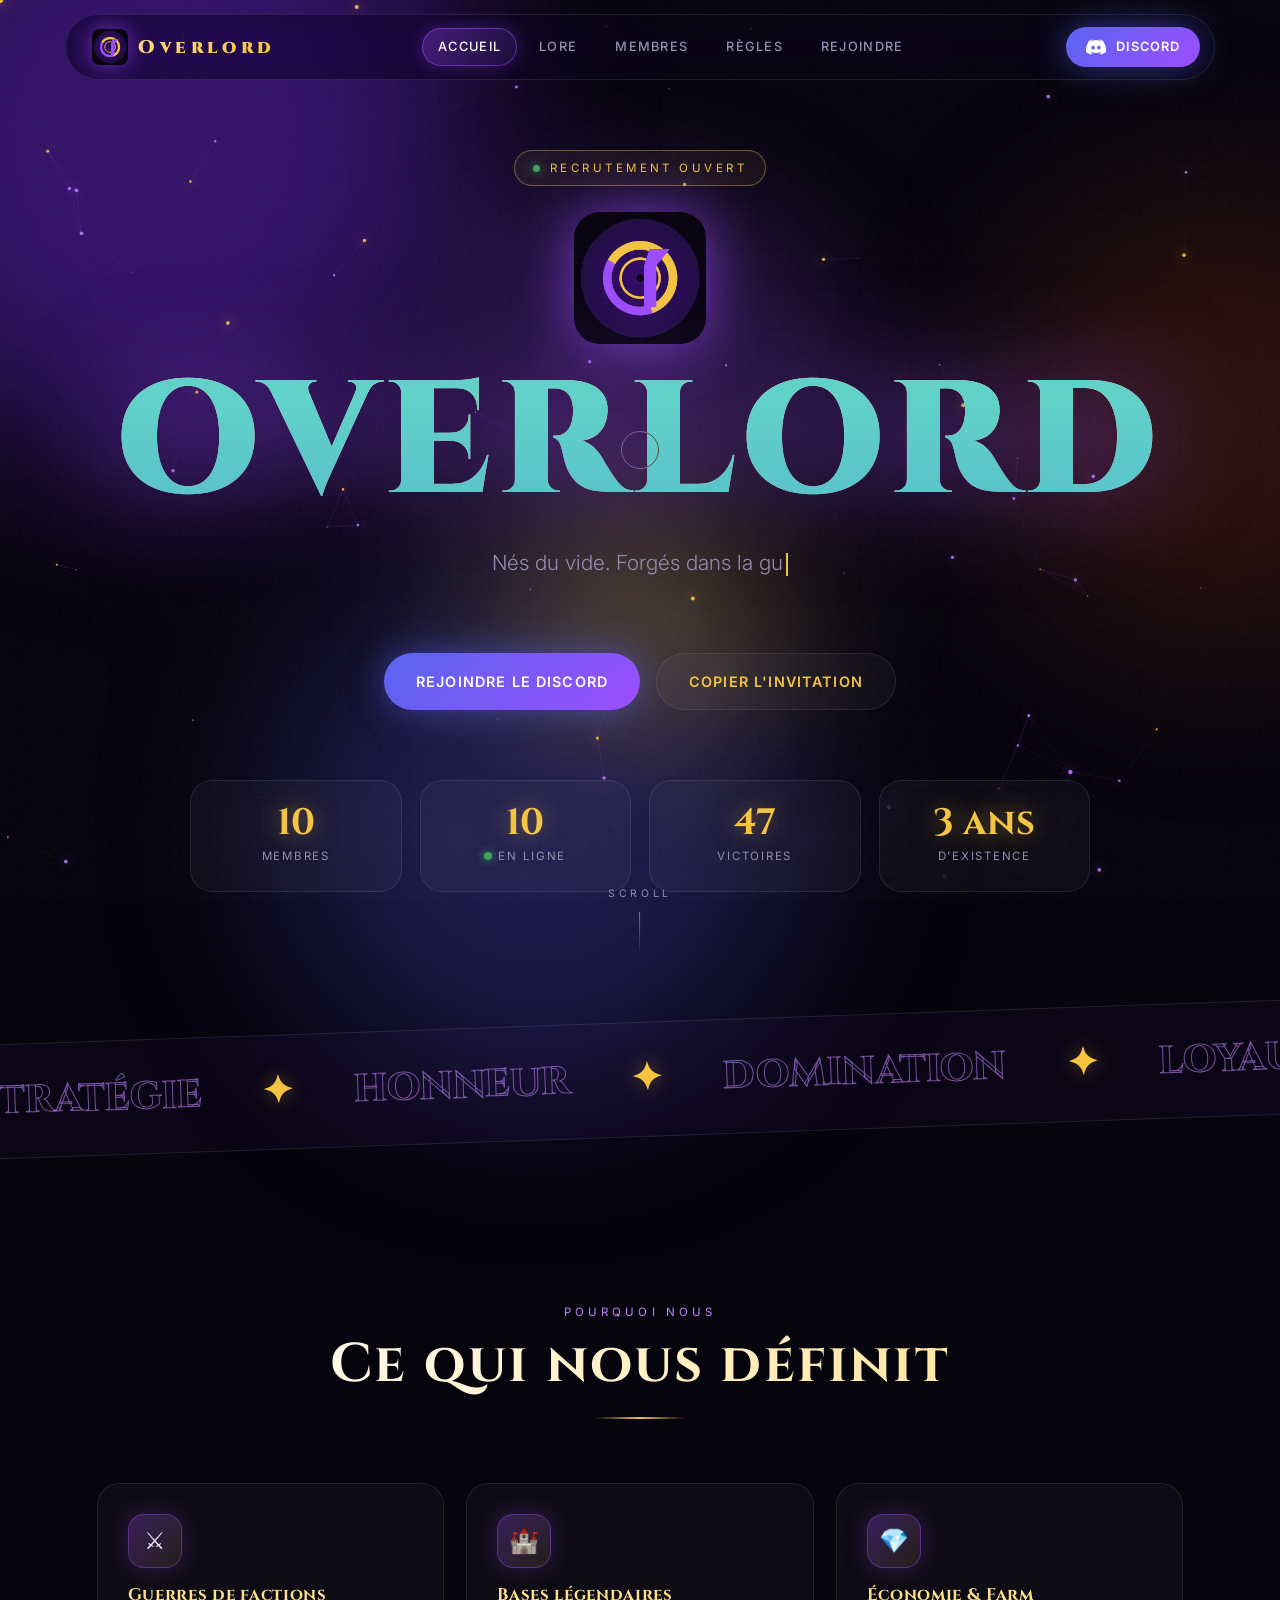
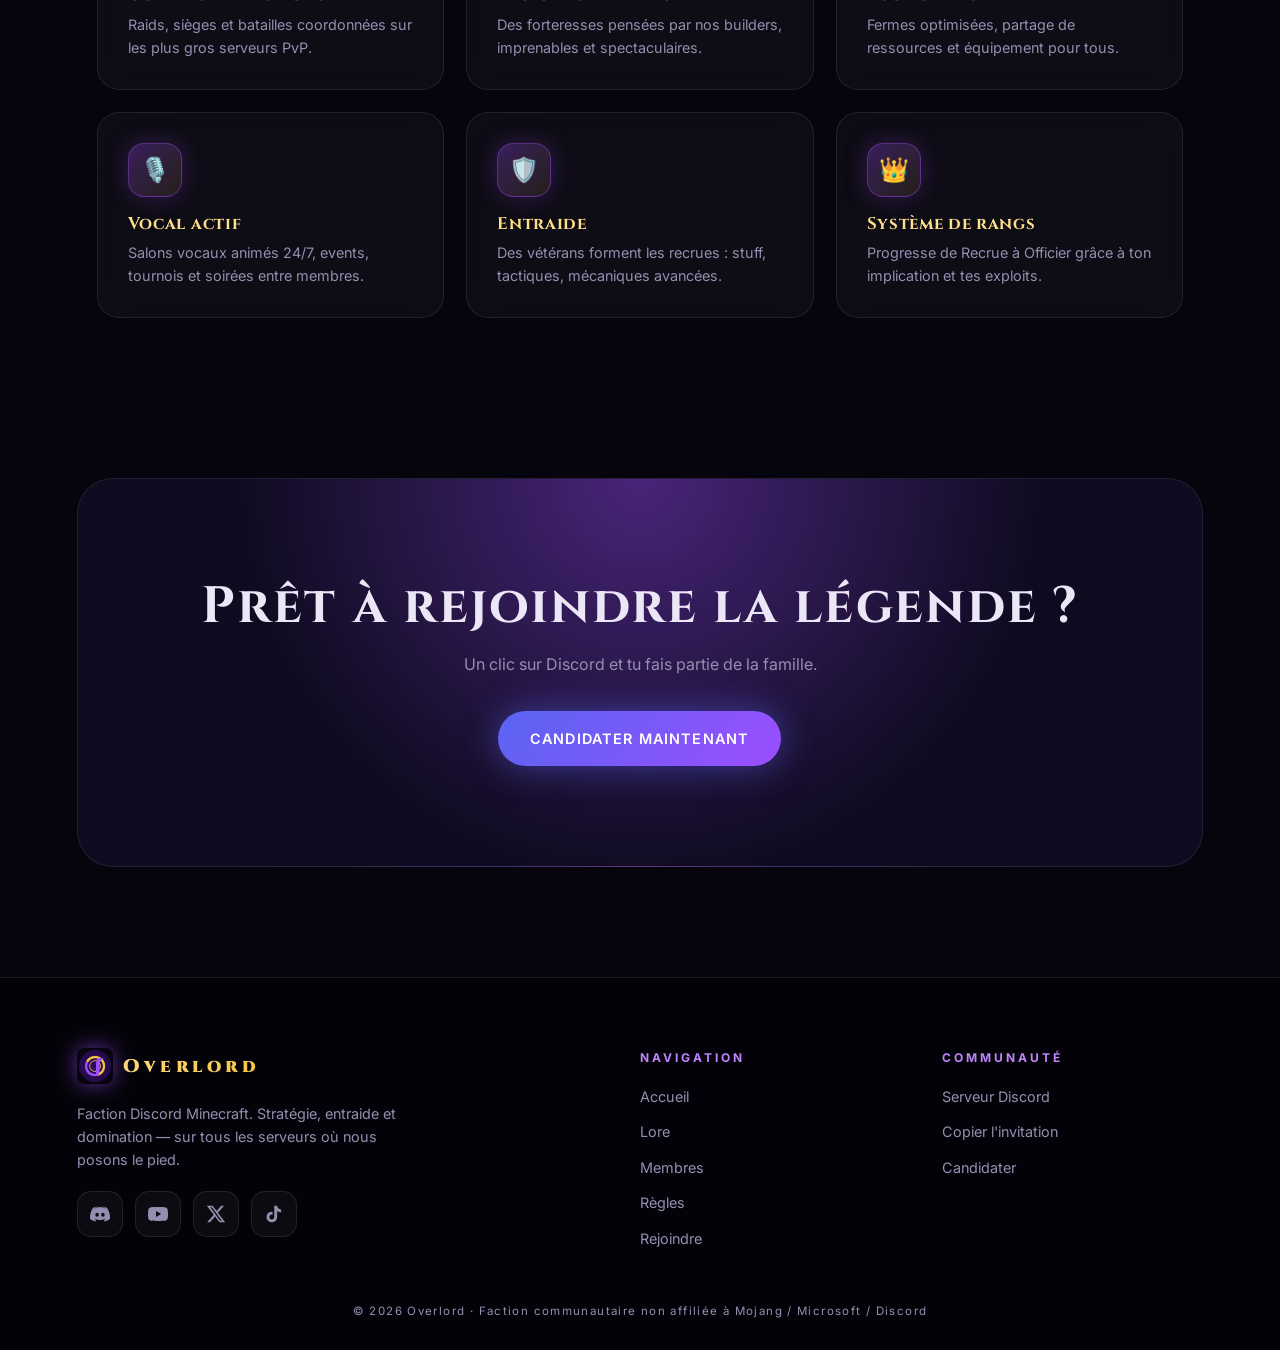
==== index.html @ f7978021 "Update index.html" ====
<!DOCTYPE html>
<html lang="fr">
<head>
<meta charset="UTF-8">
<meta name="viewport" content="width=device-width, initial-scale=1.0">
<title>Overlord — Faction Discord Minecraft</title>
<!-- Réseaux sociaux : remplacer VOTRE-DOMAINE.fr par l’URL réelle du site. -->
<meta name="description" content="Overlord, faction Minecraft d’élite sur Discord. Rejoins les ombres.">
<meta property="og:type" content="website">
<meta property="og:site_name" content="Overlord">
<meta property="og:title" content="Overlord — Faction Discord Minecraft">
<meta property="og:description" content="Overlord, faction Minecraft d’élite sur Discord. Rejoins les ombres.">
<meta property="og:image" content="https://anarchique.github.io/overlord/assets/og-image.png">
<meta property="og:image:width" content="1200">
<meta property="og:image:height" content="630">
<meta property="og:url" content="https://anarchique.github.io/overlord/index.html">
<meta name="twitter:card" content="summary_large_image">
<meta name="twitter:title" content="Overlord — Faction Discord Minecraft">
<meta name="twitter:description" content="Overlord, faction Minecraft d’élite sur Discord. Rejoins les ombres.">
<meta name="twitter:image" content="https://anarchique.github.io/overlord/assets/og-image.png">
<meta name="theme-color" content="#9d4dff">
<link rel="preconnect" href="https://fonts.googleapis.com">
<link href="https://fonts.googleapis.com/css2?family=Cinzel:wght@600;800;900&family=Inter:wght@300;400;500;600;700&display=swap" rel="stylesheet">
<link rel="icon" href="assets/logo.png" type="image/png">
<link rel="stylesheet" href="style.css">
</head>
<body>
<main>
  <header class="hero">
    <div class="orb"></div>
    <span class="eyebrow">Recrutement ouvert</span>
    <!-- Logo placeholder : remplacer assets/logo.png par le logo final. -->
    <img class="hero-logo" src="assets/logo.png" alt="Logo Overlord">
    <h1 class="glitch" data-text="OVERLORD">OVERLORD</h1>
    <p class="slogan"><span id="typing" data-lines='["Nés du vide. Forgés dans la guerre.","Une faction. Une famille. Une légende.","Rejoins les ombres, domine les serveurs."]'></span><span class="caret"></span></p>
    <div class="actions">
      <a href="https://discord.gg/voidborn" target="_blank" rel="noopener" class="btn btn-discord magnetic">Rejoindre le Discord</a>
      <a href="#" data-copy-invite class="btn btn-ghost magnetic">Copier l'invitation</a>
    </div>
    <div class="stats">
      <div class="card stat"><b data-discord="members" data-count="10">0</b><span>Membres</span></div>
      <div class="card stat"><b data-discord="online" data-count="10">0</b><span><i class="live"></i>En ligne</span></div>
      <div class="card stat"><b data-count="47">0</b><span>Victoires</span></div>
      <div class="card stat"><b data-count="3" data-suffix=" ans">0</b><span>D'existence</span></div>
    </div>
    <div class="scroll-hint">Scroll</div>
  </header>

  <div class="marquee"><div class="marquee-track">
    <span>STRATÉGIE</span><span>✦</span><span>HONNEUR</span><span>✦</span><span>DOMINATION</span><span>✦</span><span>LOYAUTÉ</span><span>✦</span>
    <span>STRATÉGIE</span><span>✦</span><span>HONNEUR</span><span>✦</span><span>DOMINATION</span><span>✦</span><span>LOYAUTÉ</span><span>✦</span>
  </div></div>

  <section>
    <div class="head reveal"><small>Pourquoi nous</small><h2 class="split">Ce qui nous définit</h2><div class="divider"></div></div>
    <div class="grid g3">
      <div class="card reveal" data-tilt><div class="icon">⚔️</div><h3>Guerres de factions</h3><p>Raids, sièges et batailles coordonnées sur les plus gros serveurs PvP.</p></div>
      <div class="card reveal" data-tilt><div class="icon">🏰</div><h3>Bases légendaires</h3><p>Des forteresses pensées par nos builders, imprenables et spectaculaires.</p></div>
      <div class="card reveal" data-tilt><div class="icon">💎</div><h3>Économie & Farm</h3><p>Fermes optimisées, partage de ressources et équipement pour tous.</p></div>
      <div class="card reveal" data-tilt><div class="icon">🎙️</div><h3>Vocal actif</h3><p>Salons vocaux animés 24/7, events, tournois et soirées entre membres.</p></div>
      <div class="card reveal" data-tilt><div class="icon">🛡️</div><h3>Entraide</h3><p>Des vétérans forment les recrues : stuff, tactiques, mécaniques avancées.</p></div>
      <div class="card reveal" data-tilt><div class="icon">👑</div><h3>Système de rangs</h3><p>Progresse de Recrue à Officier grâce à ton implication et tes exploits.</p></div>
    </div>
  </section>

  <div class="cta reveal">
    <h2>Prêt à rejoindre la légende ?</h2>
    <p>Un clic sur Discord et tu fais partie de la famille.</p>
    <a href="rejoindre.html" class="btn btn-discord magnetic">Candidater maintenant</a>
  </div>
</main>
<script src="main.js" defer></script>
<script type="module" src="https://static.cloudflareinsights.com/beacon.min.js/v4bc70e2c01a94c73b74392e4234840661791215815920" integrity="sha512-L0ha0OXavK/8okipN9F8BtP84dg9DUhPERbBXzwI6dgTA55d2+yweo3pn5CSFYs45/r8md2+xvUPtTdvTNRfjA==" data-cf-beacon='{"version":"2024.11.0","token":"8607d2a720d14b038279025b2b5a82e5","spa":2}' crossorigin="anonymous"></script>
</body>
</html>
---- style.css ----
/* ===== style.css — Styles partagés ===== */
:root{
  --bg:#06040d;--bg2:#0e0a1f;
  --violet:#9d4dff;--violet-2:#c084fc;--violet-3:#5b21b6;
  --gold:#f5c542;--gold-2:#ffe08a;
  --blurple:#5865f2;
  --text:#ece7f7;--muted:#958eb0;
  --glass:rgba(255,255,255,.035);--glass-b:rgba(255,255,255,.09);
  --r:22px;--ease:cubic-bezier(.2,.8,.2,1);
}
*{margin:0;padding:0;box-sizing:border-box}
html{scroll-behavior:smooth}
body{font-family:'Inter',system-ui,sans-serif;background:var(--bg);color:var(--text);overflow-x:hidden;line-height:1.6;cursor:none}
@media (hover:none){body{cursor:auto}.cursor,.cursor-dot{display:none}}
a{color:inherit;text-decoration:none}
button{font-family:inherit;cursor:none}
::selection{background:var(--violet);color:#fff}
h1,h2,h3{font-family:'Cinzel',serif;letter-spacing:.04em;line-height:1.1}
::-webkit-scrollbar{width:8px}::-webkit-scrollbar-track{background:var(--bg)}
::-webkit-scrollbar-thumb{background:linear-gradient(var(--violet),var(--gold));border-radius:8px}

/* ===== Fond : canvas + aurores + grain ===== */
#fx{position:fixed;inset:0;z-index:-3}
.aurora{position:fixed;inset:-20%;z-index:-4;filter:blur(90px);opacity:.55;pointer-events:none}
.aurora i{position:absolute;border-radius:50%;animation:float 18s ease-in-out infinite alternate}
.aurora i:nth-child(1){width:50vw;height:50vw;left:5%;top:0;background:var(--violet-3)}
.aurora i:nth-child(2){width:35vw;height:35vw;right:5%;top:30%;background:#7c2d12;animation-delay:-6s;opacity:.6}
.aurora i:nth-child(3){width:40vw;height:40vw;left:30%;bottom:0;background:#312e81;animation-delay:-12s}
@keyframes float{to{transform:translate(8vw,-6vh) scale(1.2)}}
.grain{position:fixed;inset:0;z-index:90;pointer-events:none;opacity:.06;
  background-image:url("data:image/svg+xml,%3Csvg xmlns='http://www.w3.org/2000/svg' width='160' height='160'%3E%3Cfilter id='n'%3E%3CfeTurbulence baseFrequency='.9' numOctaves='3'/%3E%3C/filter%3E%3Crect width='100%25' height='100%25' filter='url(%23n)'/%3E%3C/svg%3E");
  animation:grain .6s steps(3) infinite}
@keyframes grain{50%{transform:translate(-3%,2%)}}

/* ===== Curseur custom ===== */
.cursor,.cursor-dot{position:fixed;top:0;left:0;pointer-events:none;z-index:999;border-radius:50%;transform:translate(-50%,-50%)}
.cursor{width:38px;height:38px;border:1.5px solid var(--violet-2);transition:width .3s,height .3s,background .3s,border-color .3s;mix-blend-mode:difference}
.cursor.hover{width:70px;height:70px;background:rgba(192,132,252,.15);border-color:var(--gold)}
.cursor-dot{width:6px;height:6px;background:var(--gold);box-shadow:0 0 12px var(--gold)}

/* ===== Preloader & transitions ===== */
.loader{position:fixed;inset:0;z-index:200;background:var(--bg);display:grid;place-items:center;transition:opacity .6s,visibility .6s}
.loader.done{opacity:0;visibility:hidden}
.loader-logo{font-family:'Cinzel',serif;font-weight:900;font-size:2rem;letter-spacing:.4em;
  background:linear-gradient(90deg,var(--violet-2),var(--gold),var(--violet-2));background-size:200%;
  -webkit-background-clip:text;color:transparent;animation:shine 1.5s linear infinite}
.loader-bar{width:200px;height:2px;background:var(--glass-b);margin:20px auto 0;overflow:hidden;border-radius:2px}
.loader-bar i{display:block;height:100%;width:40%;background:linear-gradient(90deg,var(--violet),var(--gold));animation:load 1s ease-in-out infinite}
@keyframes load{from{transform:translateX(-100%)}to{transform:translateX(250%)}}
@keyframes shine{to{background-position:200%}}
.curtain{position:fixed;inset:0;z-index:150;pointer-events:none;display:flex}
.curtain i{flex:1;background:linear-gradient(180deg,var(--violet-3),var(--bg));transform:scaleY(0);transform-origin:bottom;transition:transform .5s var(--ease)}
.curtain.in i{transform:scaleY(1);transform-origin:top}
.curtain i:nth-child(2){transition-delay:.05s}.curtain i:nth-child(3){transition-delay:.1s}
.curtain i:nth-child(4){transition-delay:.15s}.curtain i:nth-child(5){transition-delay:.2s}

/* ===== Barre de progression ===== */
.progress{position:fixed;top:0;left:0;height:3px;z-index:120;width:0;background:linear-gradient(90deg,var(--violet),var(--gold));box-shadow:0 0 15px var(--violet)}

/* ===== Nav ===== */
nav{position:fixed;top:14px;left:50%;transform:translateX(-50%);z-index:100;width:min(1150px,92vw);
  padding:12px 14px 12px 26px;display:flex;justify-content:space-between;align-items:center;
  border-radius:999px;background:rgba(10,7,22,.55);backdrop-filter:blur(18px) saturate(160%);
  border:1px solid var(--glass-b);transition:.4s var(--ease)}
nav.hidden{transform:translate(-50%,-140%)}
.logo{font-family:'Cinzel',serif;font-weight:900;font-size:1.15rem;letter-spacing:.25em;
  background:linear-gradient(90deg,var(--gold-2),var(--gold));-webkit-background-clip:text;color:transparent}
nav ul{display:flex;gap:6px;list-style:none}
nav ul a{display:block;padding:9px 16px;border-radius:999px;font-size:.8rem;font-weight:500;letter-spacing:.1em;
  text-transform:uppercase;color:var(--muted);transition:.3s}
nav ul a:hover{color:#fff;background:var(--glass)}
nav ul a.active{color:#fff;background:linear-gradient(135deg,rgba(157,77,255,.35),rgba(157,77,255,.1));box-shadow:inset 0 0 0 1px rgba(157,77,255,.5),0 0 20px rgba(157,77,255,.3)}
.nav-cta{padding:10px 20px!important;font-size:.8rem!important}
.burger{display:none;width:42px;height:42px;border-radius:50%;border:1px solid var(--glass-b);background:var(--glass);color:#fff}
@media(max-width:900px){
  nav ul{position:fixed;top:76px;left:0;right:0;flex-direction:column;padding:20px;border-radius:24px;
    background:rgba(10,7,22,.95);border:1px solid var(--glass-b);opacity:0;pointer-events:none;transform:translateY(-10px);transition:.3s}
  nav ul.open{opacity:1;pointer-events:auto;transform:none}
  .burger{display:grid;place-items:center}.nav-cta{display:none!important}
}

/* ===== Boutons ===== */
.btn{display:inline-flex;align-items:center;gap:10px;padding:16px 32px;border-radius:999px;font-weight:600;font-size:.9rem;
  letter-spacing:.08em;text-transform:uppercase;border:none;position:relative;overflow:hidden;transition:box-shadow .3s,background .3s;will-change:transform}
.btn svg{width:20px;height:20px;flex-shrink:0}
.btn-discord{background:linear-gradient(135deg,var(--blurple),var(--violet));color:#fff;box-shadow:0 0 35px rgba(88,101,242,.5)}
.btn-discord:hover{box-shadow:0 0 60px rgba(157,77,255,.9)}
.btn::before{content:"";position:absolute;inset:0;background:linear-gradient(120deg,transparent 30%,rgba(255,255,255,.4),transparent 70%);transform:translateX(-120%);transition:.7s}
.btn:hover::before{transform:translateX(120%)}
.btn-ghost{background:var(--glass);border:1px solid var(--glass-b);color:var(--gold);backdrop-filter:blur(10px)}
.btn-ghost:hover{border-color:var(--gold);box-shadow:0 0 30px rgba(245,197,66,.35)}

/* ===== Layout ===== */
main{position:relative}
section{padding:120px 6vw;max-width:1240px;margin:0 auto;position:relative}
.page-hero{min-height:70vh;display:flex;flex-direction:column;justify-content:center;align-items:center;text-align:center;padding:160px 6vw 60px}
.page-hero h1{font-size:clamp(2.8rem,8vw,6.5rem);font-weight:900;
  background:linear-gradient(180deg,#fff 25%,var(--violet-2) 75%,var(--violet));-webkit-background-clip:text;color:transparent;
  filter:drop-shadow(0 0 40px rgba(157,77,255,.45))}
.page-hero p{max-width:640px;margin-top:22px;color:var(--muted);font-size:1.1rem;font-weight:300}
.eyebrow{display:inline-flex;align-items:center;gap:10px;padding:8px 18px;border-radius:999px;font-size:.72rem;letter-spacing:.3em;text-transform:uppercase;
  border:1px solid rgba(245,197,66,.4);color:var(--gold);background:rgba(245,197,66,.06);margin-bottom:26px}
.eyebrow::before{content:"";width:7px;height:7px;border-radius:50%;background:#3ba55d;box-shadow:0 0 10px #3ba55d;animation:blink 1.6s infinite}
@keyframes blink{50%{opacity:.3}}
.head{text-align:center;margin-bottom:64px}
.head small{font-size:.72rem;letter-spacing:.35em;text-transform:uppercase;color:var(--violet-2)}
.head h2{font-size:clamp(2rem,5vw,3.4rem);margin-top:12px;background:linear-gradient(90deg,#fff,var(--gold-2));-webkit-background-clip:text;color:transparent}
.divider{width:90px;height:2px;margin:22px auto 0;background:linear-gradient(90deg,transparent,var(--gold),transparent)}

/* ===== Glass card + tilt + spotlight ===== */
.card{position:relative;padding:30px;border-radius:var(--r);background:var(--glass);border:1px solid var(--glass-b);
  backdrop-filter:blur(14px);overflow:hidden;transition:transform .4s var(--ease),border-color .4s,box-shadow .4s;transform-style:preserve-3d}
.card::before{content:"";position:absolute;inset:0;pointer-events:none;opacity:0;transition:.4s;
  background:radial-gradient(400px circle at var(--x,50%) var(--y,50%),rgba(157,77,255,.22),transparent 45%)}
.card::after{content:"";position:absolute;inset:0;border-radius:inherit;padding:1px;pointer-events:none;opacity:0;transition:.4s;
  background:radial-gradient(300px circle at var(--x,50%) var(--y,50%),var(--gold),transparent 50%);
  -webkit-mask:linear-gradient(#000 0 0) content-box,linear-gradient(#000 0 0);-webkit-mask-composite:xor;mask-composite:exclude}
.card:hover::before,.card:hover::after{opacity:1}
.card:hover{box-shadow:0 30px 70px rgba(0,0,0,.5),0 0 40px rgba(157,77,255,.18)}
.card h3{font-size:1.05rem;color:var(--gold-2);margin-bottom:8px}
.card p{font-size:.9rem;color:var(--muted)}
.icon{width:54px;height:54px;border-radius:16px;display:grid;place-items:center;font-size:1.5rem;margin-bottom:18px;
  background:linear-gradient(135deg,rgba(157,77,255,.3),rgba(245,197,66,.1));border:1px solid rgba(157,77,255,.4);box-shadow:0 0 25px rgba(157,77,255,.25)}
.grid{display:grid;gap:22px}
.g3{grid-template-columns:repeat(auto-fit,minmax(260px,1fr))}
.g4{grid-template-columns:repeat(auto-fill,minmax(210px,1fr))}

/* ===== Reveal ===== */
.reveal{opacity:0;transform:translateY(50px);filter:blur(8px);transition:opacity 1s var(--ease),transform 1s var(--ease),filter 1s var(--ease)}
.reveal.visible{opacity:1;transform:none;filter:none}
.split .char{display:inline-block;opacity:0;transform:translateY(100%) rotate(8deg);transition:.8s var(--ease)}
.split.visible .char{opacity:1;transform:none}

/* ===== Hero accueil ===== */
.hero{min-height:100vh;display:flex;flex-direction:column;justify-content:center;align-items:center;text-align:center;padding:150px 6vw 90px;position:relative}
.hero h1{font-size:clamp(3.4rem,13vw,10rem);font-weight:900;line-height:.95;position:relative;
  background:linear-gradient(180deg,#fff 20%,var(--violet-2) 65%,var(--violet));-webkit-background-clip:text;color:transparent;
  filter:drop-shadow(0 0 50px rgba(157,77,255,.55))}
.glitch{position:relative}
.glitch::before,.glitch::after{content:attr(data-text);position:absolute;inset:0;-webkit-background-clip:text;color:transparent;opacity:.7}
.glitch::before{background:linear-gradient(var(--gold),var(--gold));-webkit-background-clip:text;animation:g1 4s infinite steps(1)}
.glitch::after{background:linear-gradient(#22d3ee,#22d3ee);-webkit-background-clip:text;animation:g2 4s infinite steps(1)}
@keyframes g1{0%,92%,100%{clip-path:inset(0 0 100% 0);transform:none}93%{clip-path:inset(20% 0 50% 0);transform:translate(-6px)}96%{clip-path:inset(60% 0 10% 0);transform:translate(5px)}}
@keyframes g2{0%,92%,100%{clip-path:inset(0 0 100% 0);transform:none}94%{clip-path:inset(40% 0 30% 0);transform:translate(6px)}97%{clip-path:inset(10% 0 70% 0);transform:translate(-4px)}}
.slogan{margin:26px 0 40px;font-size:clamp(1rem,2vw,1.3rem);color:var(--muted);max-width:640px;font-weight:300;min-height:3.2em}
.slogan .caret{display:inline-block;width:2px;height:1.1em;background:var(--gold);vertical-align:middle;margin-left:3px;animation:blink 1s infinite}
.actions{display:flex;gap:16px;flex-wrap:wrap;justify-content:center}
.stats{display:grid;grid-template-columns:repeat(4,1fr);gap:18px;margin-top:70px;width:min(900px,100%)}
@media(max-width:700px){.stats{grid-template-columns:repeat(2,1fr)}}
.stat{text-align:center;padding:24px 16px}
.stat b{display:block;font-family:'Cinzel',serif;font-size:2.3rem;color:var(--gold);line-height:1;text-shadow:0 0 25px rgba(245,197,66,.5)}
.stat span{font-size:.72rem;text-transform:uppercase;letter-spacing:.15em;color:var(--muted)}
.live{display:inline-block;width:8px;height:8px;border-radius:50%;background:#3ba55d;box-shadow:0 0 8px #3ba55d;margin-right:6px;animation:blink 1.5s infinite}
.scroll-hint{position:absolute;bottom:26px;left:50%;transform:translateX(-50%);font-size:.65rem;letter-spacing:.35em;color:var(--muted);text-transform:uppercase}
.scroll-hint::after{content:"";display:block;width:1px;height:44px;margin:10px auto 0;background:linear-gradient(var(--violet),transparent);animation:blink 2s infinite}
.orb{position:absolute;width:min(520px,80vw);aspect-ratio:1;border-radius:50%;z-index:-1;top:50%;left:50%;transform:translate(-50%,-55%);
  background:conic-gradient(from 0deg,var(--violet),transparent 30%,var(--gold) 50%,transparent 70%,var(--violet));
  filter:blur(70px);opacity:.35;animation:spin 14s linear infinite}
@keyframes spin{to{transform:translate(-50%,-55%) rotate(360deg)}}

/* ===== Marquee ===== */
.marquee{overflow:hidden;padding:26px 0;border-block:1px solid var(--glass-b);background:rgba(157,77,255,.04);transform:rotate(-2deg);margin:40px -2vw}
.marquee-track{display:flex;gap:60px;width:max-content;animation:marquee 30s linear infinite}
.marquee span{font-family:'Cinzel',serif;font-size:clamp(1.4rem,3vw,2.4rem);font-weight:800;white-space:nowrap;color:transparent;-webkit-text-stroke:1px rgba(192,132,252,.6)}
.marquee span:nth-child(even){color:var(--gold);-webkit-text-stroke:0;text-shadow:0 0 20px rgba(245,197,66,.4)}
@keyframes marquee{to{transform:translateX(-50%)}}

/* ===== Timeline (Lore) ===== */
.timeline{position:relative;max-width:900px;margin:0 auto}
.timeline::before{content:"";position:absolute;left:50%;top:0;bottom:0;width:2px;background:var(--glass-b);transform:translateX(-50%)}
.timeline-fill{position:absolute;left:50%;top:0;width:2px;height:0;transform:translateX(-50%);background:linear-gradient(var(--violet),var(--gold));box-shadow:0 0 15px var(--violet)}
.tl-item{position:relative;width:50%;padding:0 50px 60px}
.tl-item:nth-child(odd){left:0;text-align:right}
.tl-item:nth-child(even){left:50%}
.tl-item::before{content:"";position:absolute;top:8px;width:16px;height:16px;border-radius:50%;background:var(--bg);border:2px solid var(--gold);box-shadow:0 0 15px var(--gold)}
.tl-item:nth-child(odd)::before{right:-8px}.tl-item:nth-child(even)::before{left:-8px}
.tl-date{font-family:'Cinzel',serif;color:var(--violet-2);font-size:.85rem;letter-spacing:.2em}
@media(max-width:760px){.timeline::before,.timeline-fill{left:10px}.tl-item,.tl-item:nth-child(even){width:100%;left:0;text-align:left;padding:0 0 50px 40px}
  .tl-item::before,.tl-item:nth-child(odd)::before{left:3px;right:auto}}

/* ===== Membres ===== */
.filters{display:flex;gap:10px;justify-content:center;flex-wrap:wrap;margin-bottom:46px}
.filter{padding:10px 22px;border-radius:999px;border:1px solid var(--glass-b);background:var(--glass);color:var(--muted);font-size:.8rem;letter-spacing:.1em;text-transform:uppercase;transition:.3s}
.filter:hover{color:#fff;border-color:var(--violet)}
.filter.active{background:var(--violet);color:#fff;border-color:var(--violet);box-shadow:0 0 25px rgba(157,77,255,.6)}
.member{text-align:center;padding:34px 20px}
.member.hide{display:none}
.avatar{position:relative;width:104px;height:104px;margin:0 auto}
.avatar img{width:100%;height:100%;border-radius:18px;image-rendering:pixelated;background:#1a1530;position:relative;z-index:1;transition:.5s var(--ease)}
.avatar::before{content:"";position:absolute;inset:-4px;border-radius:22px;background:conic-gradient(var(--violet),var(--gold),var(--violet));animation:spin2 4s linear infinite;opacity:.6;filter:blur(2px)}
@keyframes spin2{to{transform:rotate(360deg)}}
.member:hover .avatar img{transform:translateY(-6px) rotate(-4deg) scale(1.05)}
.status{position:absolute;bottom:-4px;right:-4px;width:20px;height:20px;border-radius:50%;border:3px solid var(--bg2);z-index:2}
.status.on{background:#3ba55d}.status.idle{background:#faa61a}.status.off{background:#747f8d}
.member h3{color:#fff;margin:20px 0 4px;font-size:1.05rem}
.member .tagd{font-size:.78rem;color:var(--muted);font-family:monospace}
.role{display:inline-block;margin-top:12px;padding:5px 14px;border-radius:999px;font-size:.68rem;letter-spacing:.15em;text-transform:uppercase;font-weight:600}
.role.chef{background:rgba(245,197,66,.15);color:var(--gold);border:1px solid rgba(245,197,66,.45);box-shadow:0 0 15px rgba(245,197,66,.25)}
.role.officier{background:rgba(157,77,255,.18);color:var(--violet-2);border:1px solid rgba(157,77,255,.5)}
.role.membre{background:rgba(88,101,242,.15);color:#a5b0ff;border:1px solid rgba(88,101,242,.4)}
.role.recrue{background:rgba(255,255,255,.06);color:var(--muted);border:1px solid var(--glass-b)}

/* ===== Règles accordéon ===== */
.rules{max-width:880px;margin:0 auto;display:flex;flex-direction:column;gap:14px;counter-reset:r}
.rule{padding:0;counter-increment:r}
.rule button{width:100%;display:flex;align-items:center;gap:22px;padding:24px 28px;background:none;border:none;color:#fff;text-align:left;font-size:1.05rem;font-weight:600}
.rule button::before{content:counter(r,decimal-leading-zero);font-family:'Cinzel',serif;font-size:1.5rem;font-weight:800;
  background:linear-gradient(var(--gold-2),var(--gold));-webkit-background-clip:text;color:transparent;min-width:42px}
.rule button::after{content:"+";margin-left:auto;font-size:1.6rem;color:var(--violet-2);transition:.4s var(--ease)}
.rule.open button::after{transform:rotate(135deg);color:var(--gold)}
.rule-body{display:grid;grid-template-rows:0fr;transition:grid-template-rows .5s var(--ease)}
.rule.open .rule-body{grid-template-rows:1fr}
.rule-body>div{overflow:hidden}
.rule-body p{padding:0 28px 26px 92px;color:var(--muted)}
.rule.open{border-color:rgba(245,197,66,.45)}
.sanction{display:inline-block;margin-top:10px;font-size:.75rem;color:#ff7a93;letter-spacing:.08em}

/* ===== Rejoindre ===== */
.steps{counter-reset:s}
.step{counter-increment:s}
.step .num{font-family:'Cinzel',serif;font-size:3.5rem;font-weight:900;line-height:1;color:transparent;-webkit-text-stroke:1px var(--violet-2);margin-bottom:14px;display:block}
.step .num::before{content:"0" counter(s)}
.invite{display:flex;align-items:center;gap:20px;flex-wrap:wrap;justify-content:space-between;max-width:760px;margin:60px auto 0;padding:26px 30px}
.invite-info{display:flex;align-items:center;gap:18px}
.invite-icon{width:64px;height:64px;border-radius:18px;display:grid;place-items:center;background:linear-gradient(135deg,var(--blurple),var(--violet));font-family:'Cinzel',serif;font-weight:900;font-size:1.4rem}
.invite-info h3{color:#fff;margin:0}
.invite-info small{color:var(--muted);font-size:.82rem}
.form{max-width:760px;margin:0 auto;display:grid;gap:18px}
.form .row{display:grid;grid-template-columns:1fr 1fr;gap:18px}
@media(max-width:640px){.form .row{grid-template-columns:1fr}}
.field{display:flex;flex-direction:column;gap:8px}
.field label{font-size:.75rem;text-transform:uppercase;letter-spacing:.15em;color:var(--violet-2)}
.field input,.field select,.field textarea{padding:15px 18px;border-radius:14px;border:1px solid var(--glass-b);background:rgba(0,0,0,.35);color:#fff;font:inherit;transition:.3s;resize:vertical}
.field input:focus,.field select:focus,.field textarea:focus{outline:none;border-color:var(--violet);box-shadow:0 0 0 4px rgba(157,77,255,.2)}
.field select option{background:var(--bg2)}

/* ===== CTA & Footer ===== */
.cta{text-align:center;padding:100px 6vw;margin:40px 6vw 0;border-radius:36px;position:relative;overflow:hidden;
  background:radial-gradient(circle at 50% 0%,rgba(157,77,255,.4),transparent 60%),var(--bg2);border:1px solid var(--glass-b)}
.cta h2{font-size:clamp(1.9rem,4.5vw,3.2rem);margin-bottom:16px}
.cta p{color:var(--muted);margin-bottom:34px}
footer{margin-top:110px;padding:70px 6vw 30px;border-top:1px solid var(--glass-b);background:rgba(0,0,0,.35)}
.f-grid{display:grid;grid-template-columns:2fr 1fr 1fr;gap:40px;max-width:1240px;margin:0 auto}
@media(max-width:760px){.f-grid{grid-template-columns:1fr}}
.f-grid h4{font-size:.75rem;letter-spacing:.25em;text-transform:uppercase;color:var(--violet-2);margin-bottom:16px}
.f-grid ul{list-style:none;display:grid;gap:10px}
.f-grid ul a{color:var(--muted);font-size:.9rem;transition:.3s}
.f-grid ul a:hover{color:var(--gold);padding-left:6px}
.socials{display:flex;gap:12px;margin-top:20px}
.socials a{width:46px;height:46px;border-radius:14px;display:grid;place-items:center;background:var(--glass);border:1px solid var(--glass-b);transition:.3s}
.socials svg{width:20px;height:20px;fill:var(--muted);transition:.3s}
.socials a:hover{border-color:var(--violet);box-shadow:0 0 25px rgba(157,77,255,.55);transform:translateY(-4px)}
.socials a:hover svg{fill:#fff}
.copy{text-align:center;margin-top:50px;font-size:.72rem;color:var(--muted);letter-spacing:.12em}

/* ===== Toast ===== */
.toast{position:fixed;bottom:30px;left:50%;z-index:300;transform:translateX(-50%) translateY(150%);opacity:0;
  padding:16px 24px;border-radius:16px;display:flex;align-items:center;gap:12px;max-width:90vw;
  background:rgba(14,10,31,.9);border:1px solid rgba(157,77,255,.55);backdrop-filter:blur(16px);
  box-shadow:0 20px 60px rgba(0,0,0,.6),0 0 35px rgba(157,77,255,.35);font-size:.9rem;font-weight:500;
  transition:transform .55s cubic-bezier(.2,.9,.3,1.35),opacity .3s}
.toast.show{transform:translateX(-50%) translateY(0);opacity:1}
.toast .dot{width:10px;height:10px;border-radius:50%;background:var(--gold);box-shadow:0 0 12px var(--gold);flex-shrink:0}
.toast.error{border-color:#ff4d6d}.toast.error .dot{background:#ff4d6d;box-shadow:0 0 12px #ff4d6d}

@media (prefers-reduced-motion:reduce){*,*::before,*::after{animation:none!important;transition:none!important}.reveal,.split .char{opacity:1;transform:none;filter:none}}


/* ===== Identité visuelle : logo ===== */
.logo{display:inline-flex;align-items:center}
.logo img{height:36px;width:36px;border-radius:8px;object-fit:cover;vertical-align:middle;margin-right:10px;filter:drop-shadow(0 0 10px rgba(157,77,255,.6))}
.loader-logo{display:flex;align-items:center;justify-content:center;gap:12px}
.loader-logo img{height:64px;width:64px;border-radius:14px;object-fit:cover;filter:drop-shadow(0 0 22px rgba(157,77,255,.75))}
.hero-logo{width:clamp(84px,12vw,132px);height:clamp(84px,12vw,132px);object-fit:cover;border-radius:26px;margin-bottom:24px;filter:drop-shadow(0 0 28px rgba(157,77,255,.65));animation:logoFloat 4s ease-in-out infinite}
@keyframes logoFloat{0%,100%{transform:translateY(0) rotate(-2deg)}50%{transform:translateY(-10px) rotate(2deg)}}
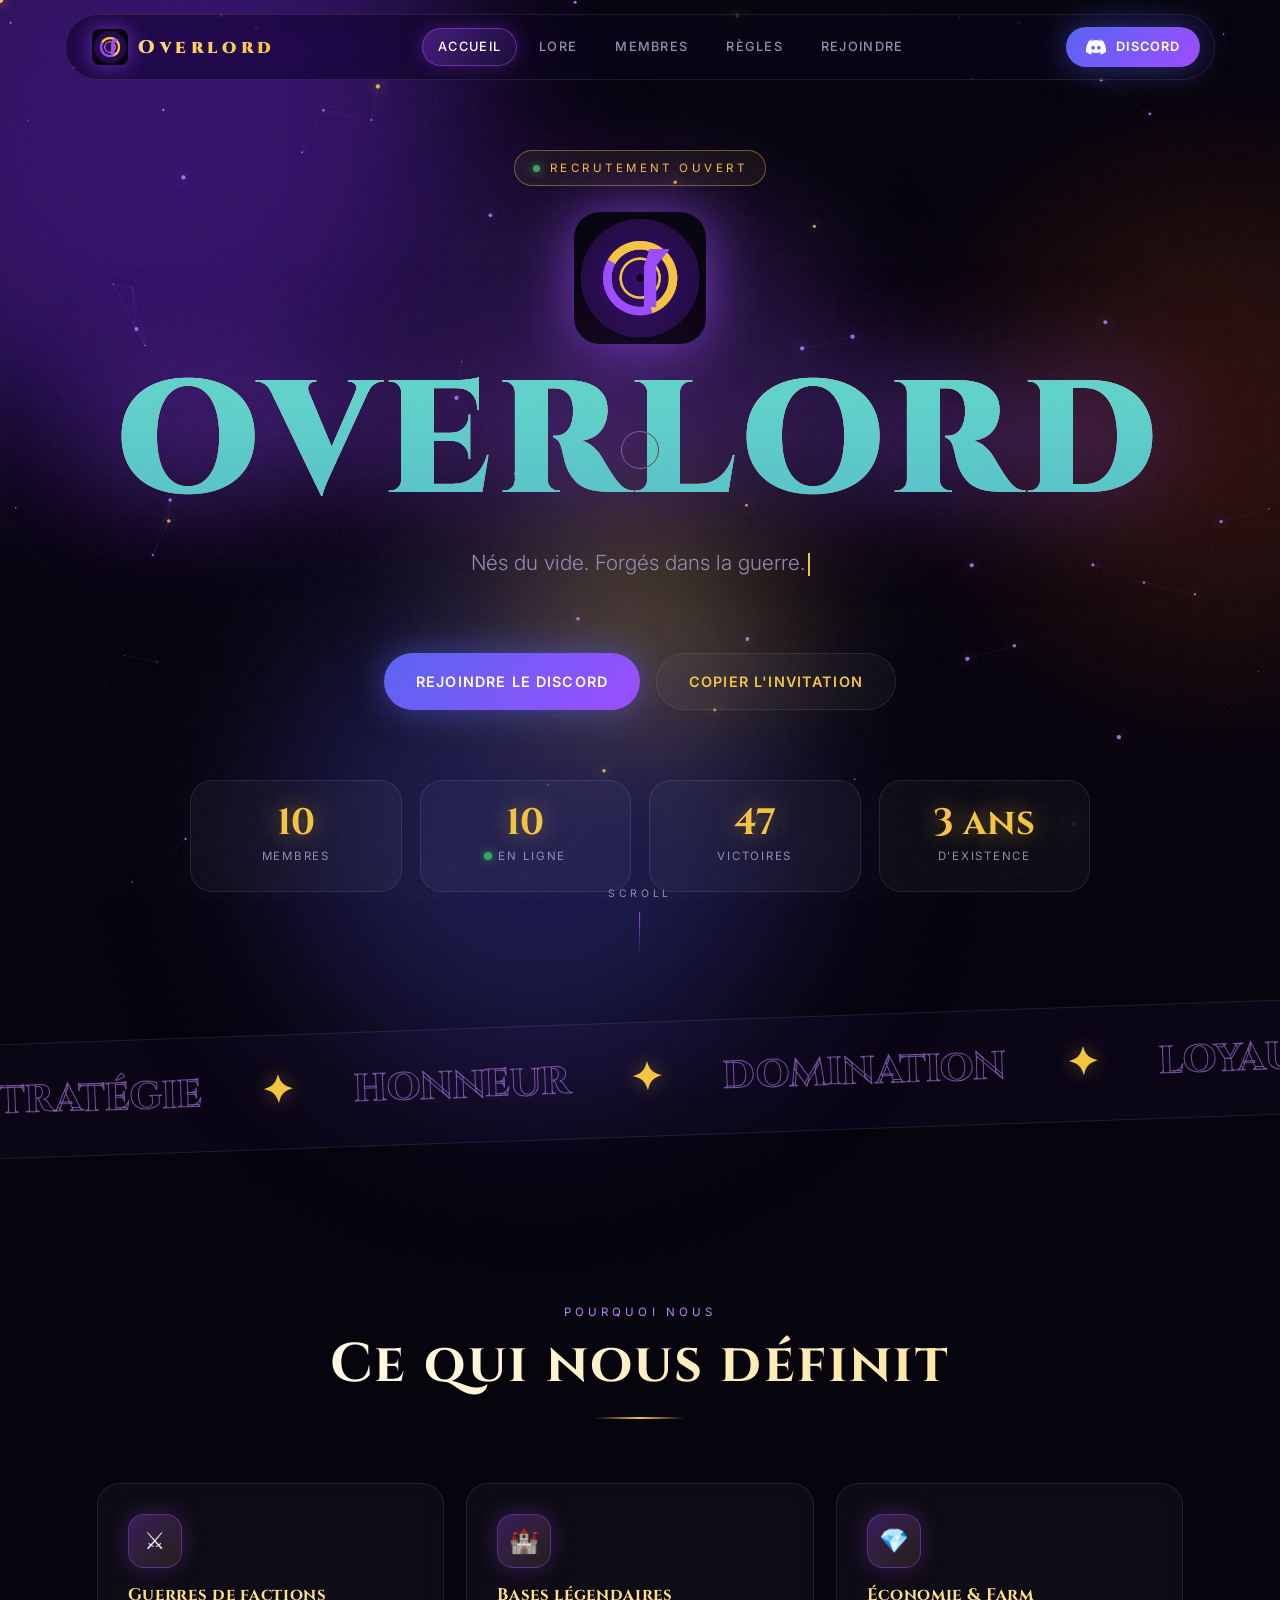
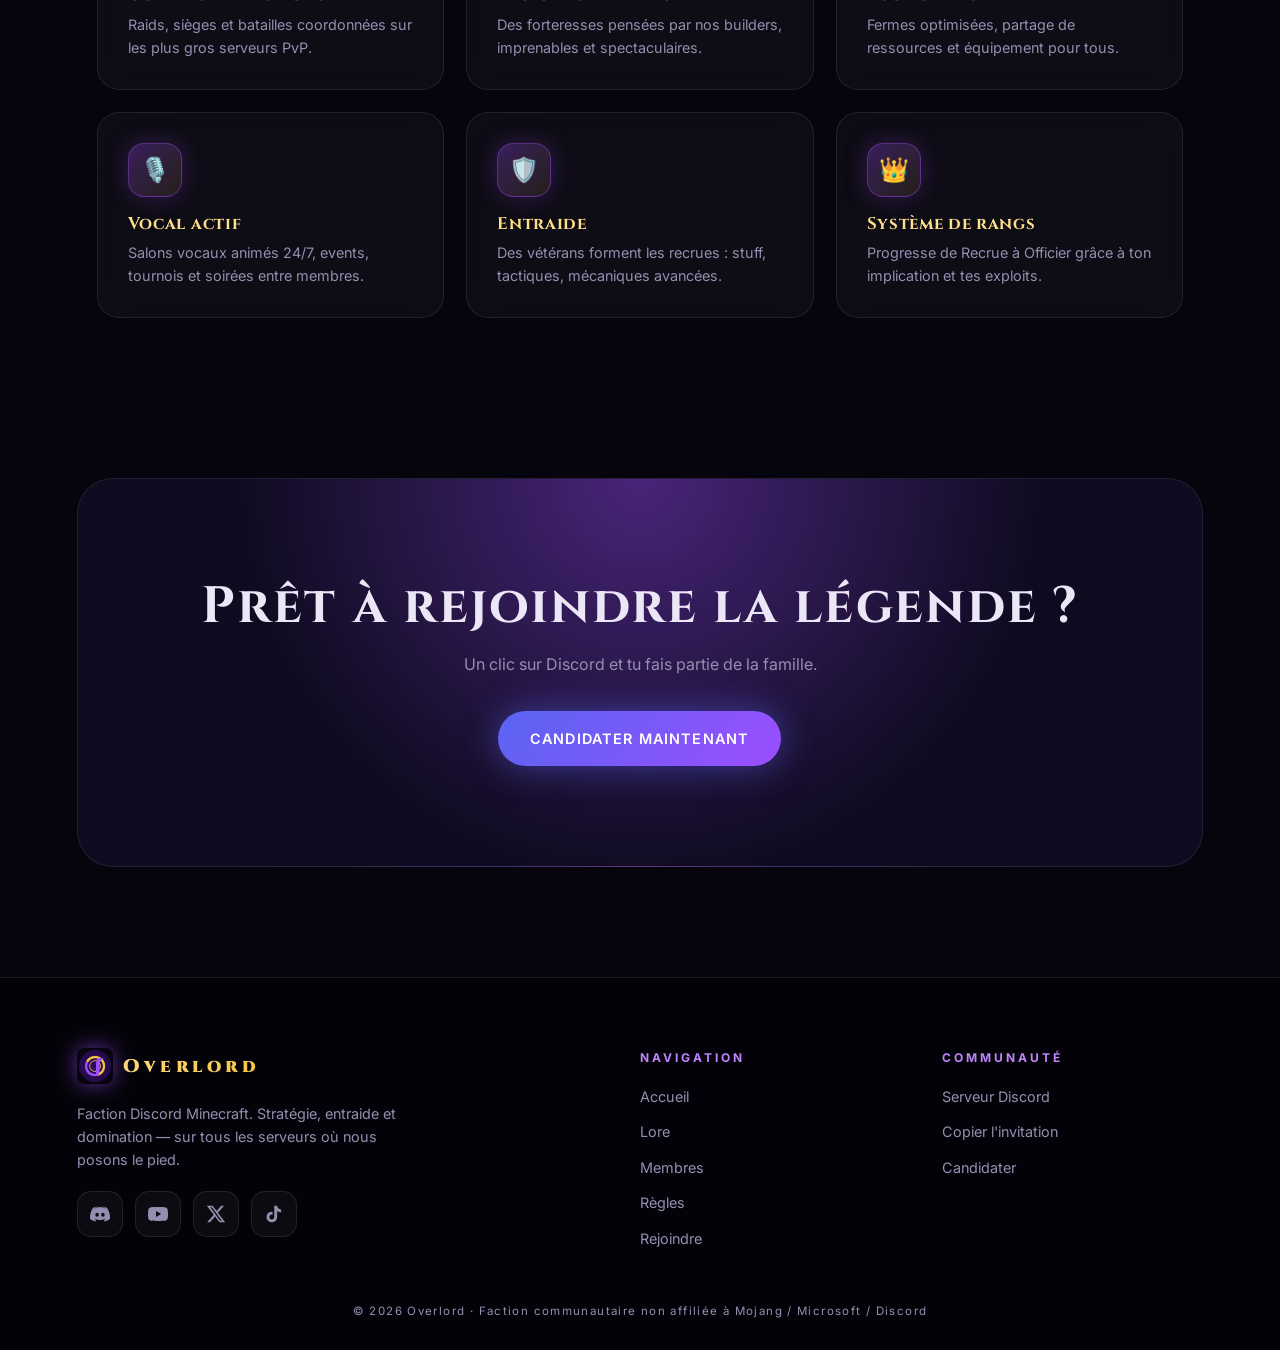
==== commit eff7b5dc: "Update index.html for social media metadata Updated meta tags and content for social media sharing." ====
--- a/index.html
+++ b/index.html
@@ -10,14 +10,14 @@
 <meta property="og:site_name" content="Overlord">
 <meta property="og:title" content="Overlord — Faction Discord Minecraft">
 <meta property="og:description" content="Overlord, faction Minecraft d’élite sur Discord. Rejoins les ombres.">
-<meta property="og:image" content="https://anarchique.github.io/overlord/assets/og-image.png">
+<meta property="og:image" content="https://VOTRE-DOMAINE.fr/assets/og-image.png">
 <meta property="og:image:width" content="1200">
 <meta property="og:image:height" content="630">
-<meta property="og:url" content="https://anarchique.github.io/overlord/index.html">
+<meta property="og:url" content="https://VOTRE-DOMAINE.fr/index.html">
 <meta name="twitter:card" content="summary_large_image">
 <meta name="twitter:title" content="Overlord — Faction Discord Minecraft">
 <meta name="twitter:description" content="Overlord, faction Minecraft d’élite sur Discord. Rejoins les ombres.">
-<meta name="twitter:image" content="https://anarchique.github.io/overlord/assets/og-image.png">
+<meta name="twitter:image" content="https://VOTRE-DOMAINE.fr/assets/og-image.png">
 <meta name="theme-color" content="#9d4dff">
 <link rel="preconnect" href="https://fonts.googleapis.com">
 <link href="https://fonts.googleapis.com/css2?family=Cinzel:wght@600;800;900&family=Inter:wght@300;400;500;600;700&display=swap" rel="stylesheet">
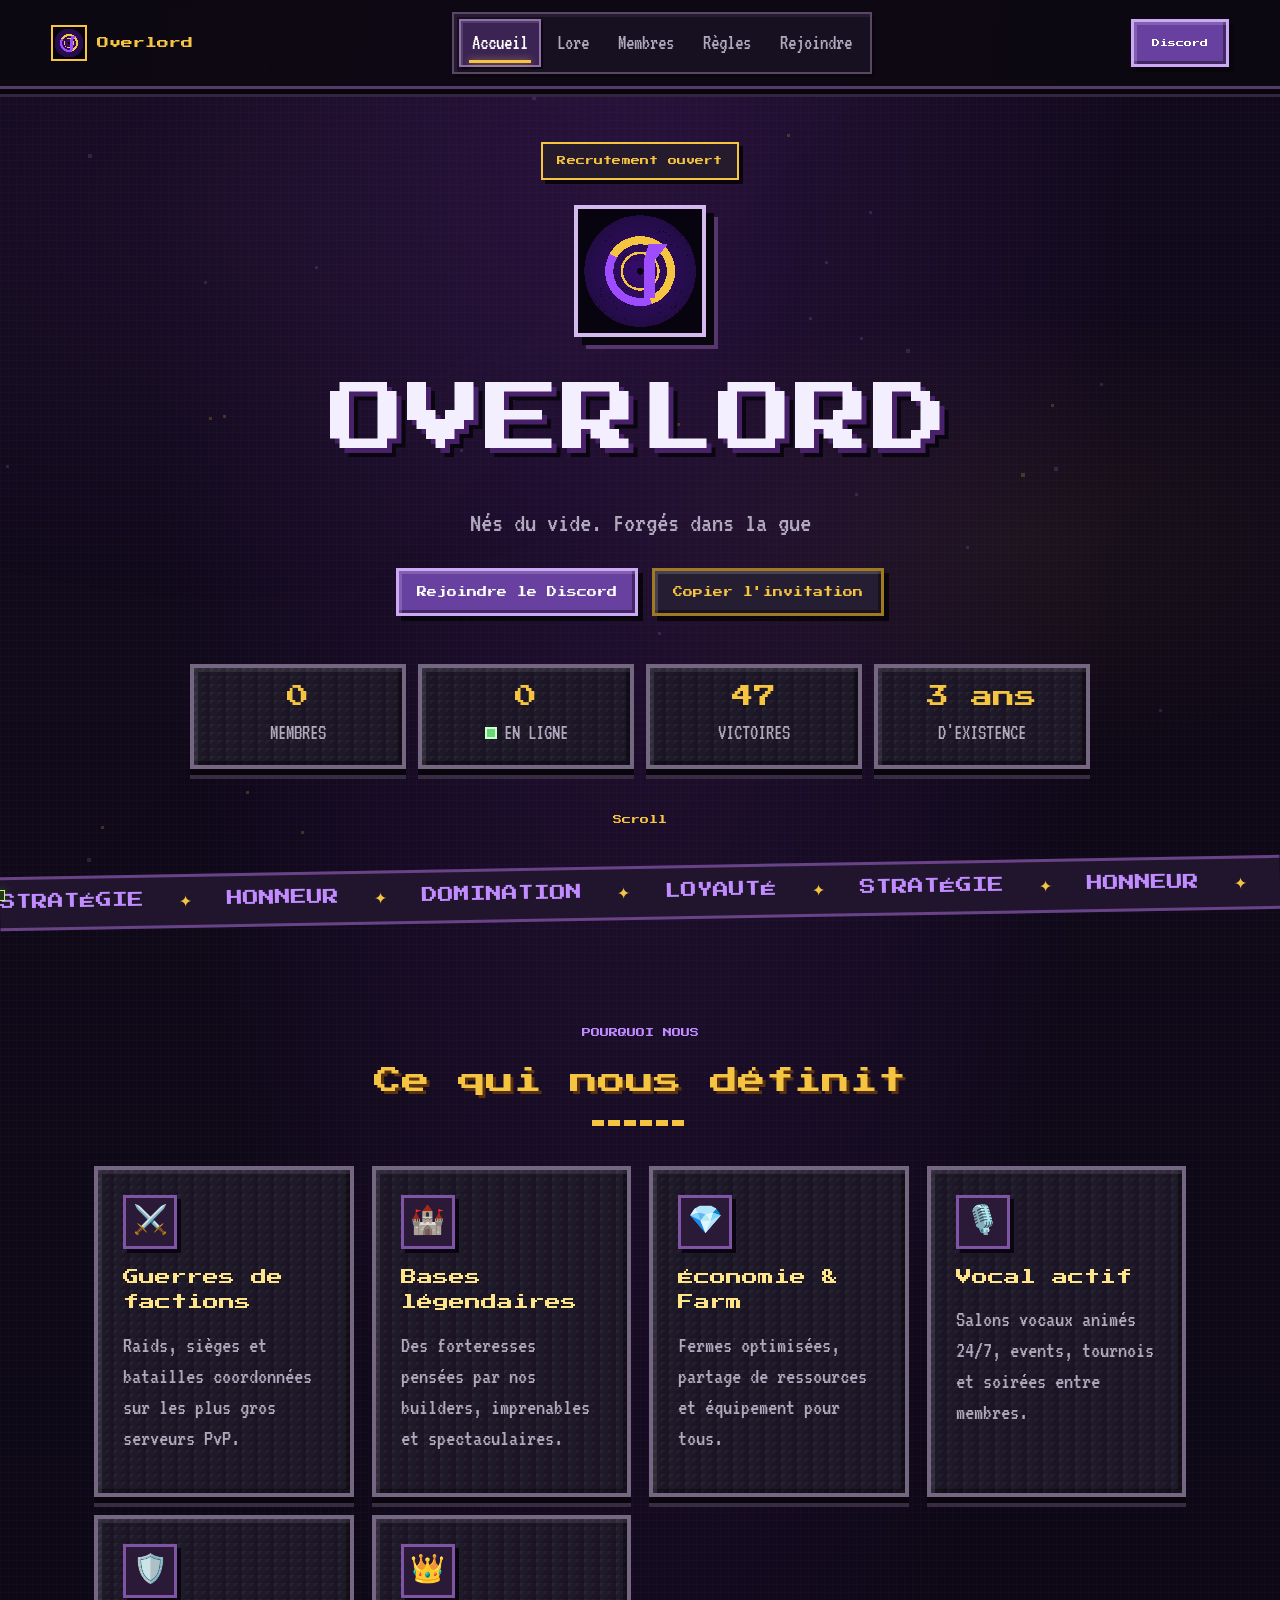
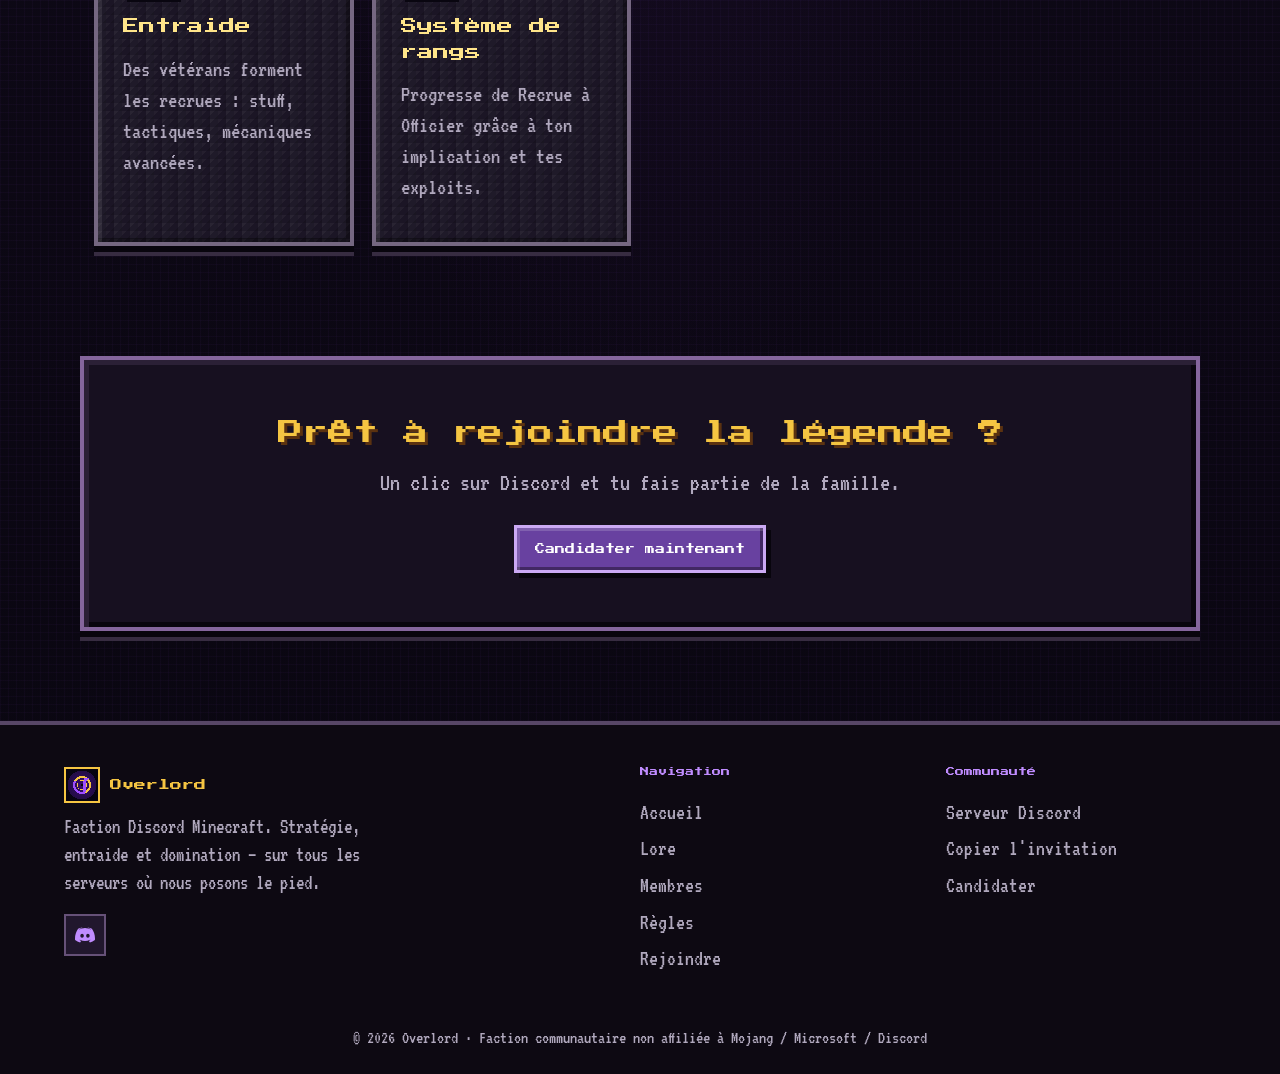
==== commit 042e52e2: "Add files via upload" ====
--- a/index.html
+++ b/index.html
@@ -1,75 +1,32 @@
-<!DOCTYPE html>
-<html lang="fr">
-<head>
-<meta charset="UTF-8">
-<meta name="viewport" content="width=device-width, initial-scale=1.0">
-<title>Overlord — Faction Discord Minecraft</title>
-<!-- Réseaux sociaux : remplacer VOTRE-DOMAINE.fr par l’URL réelle du site. -->
-<meta name="description" content="Overlord, faction Minecraft d’élite sur Discord. Rejoins les ombres.">
-<meta property="og:type" content="website">
-<meta property="og:site_name" content="Overlord">
-<meta property="og:title" content="Overlord — Faction Discord Minecraft">
-<meta property="og:description" content="Overlord, faction Minecraft d’élite sur Discord. Rejoins les ombres.">
-<meta property="og:image" content="https://VOTRE-DOMAINE.fr/assets/og-image.png">
-<meta property="og:image:width" content="1200">
-<meta property="og:image:height" content="630">
-<meta property="og:url" content="https://VOTRE-DOMAINE.fr/index.html">
-<meta name="twitter:card" content="summary_large_image">
-<meta name="twitter:title" content="Overlord — Faction Discord Minecraft">
-<meta name="twitter:description" content="Overlord, faction Minecraft d’élite sur Discord. Rejoins les ombres.">
-<meta name="twitter:image" content="https://VOTRE-DOMAINE.fr/assets/og-image.png">
-<meta name="theme-color" content="#9d4dff">
-<link rel="preconnect" href="https://fonts.googleapis.com">
-<link href="https://fonts.googleapis.com/css2?family=Cinzel:wght@600;800;900&family=Inter:wght@300;400;500;600;700&display=swap" rel="stylesheet">
-<link rel="icon" href="assets/logo.png" type="image/png">
-<link rel="stylesheet" href="style.css">
-</head>
-<body>
-<main>
-  <header class="hero">
-    <div class="orb"></div>
-    <span class="eyebrow">Recrutement ouvert</span>
-    <!-- Logo placeholder : remplacer assets/logo.png par le logo final. -->
-    <img class="hero-logo" src="assets/logo.png" alt="Logo Overlord">
-    <h1 class="glitch" data-text="OVERLORD">OVERLORD</h1>
-    <p class="slogan"><span id="typing" data-lines='["Nés du vide. Forgés dans la guerre.","Une faction. Une famille. Une légende.","Rejoins les ombres, domine les serveurs."]'></span><span class="caret"></span></p>
-    <div class="actions">
-      <a href="https://discord.gg/voidborn" target="_blank" rel="noopener" class="btn btn-discord magnetic">Rejoindre le Discord</a>
-      <a href="#" data-copy-invite class="btn btn-ghost magnetic">Copier l'invitation</a>
-    </div>
-    <div class="stats">
-      <div class="card stat"><b data-discord="members" data-count="10">0</b><span>Membres</span></div>
-      <div class="card stat"><b data-discord="online" data-count="10">0</b><span><i class="live"></i>En ligne</span></div>
-      <div class="card stat"><b data-count="47">0</b><span>Victoires</span></div>
-      <div class="card stat"><b data-count="3" data-suffix=" ans">0</b><span>D'existence</span></div>
-    </div>
-    <div class="scroll-hint">Scroll</div>
-  </header>
-
-  <div class="marquee"><div class="marquee-track">
-    <span>STRATÉGIE</span><span>✦</span><span>HONNEUR</span><span>✦</span><span>DOMINATION</span><span>✦</span><span>LOYAUTÉ</span><span>✦</span>
-    <span>STRATÉGIE</span><span>✦</span><span>HONNEUR</span><span>✦</span><span>DOMINATION</span><span>✦</span><span>LOYAUTÉ</span><span>✦</span>
-  </div></div>
-
-  <section>
-    <div class="head reveal"><small>Pourquoi nous</small><h2 class="split">Ce qui nous définit</h2><div class="divider"></div></div>
-    <div class="grid g3">
-      <div class="card reveal" data-tilt><div class="icon">⚔️</div><h3>Guerres de factions</h3><p>Raids, sièges et batailles coordonnées sur les plus gros serveurs PvP.</p></div>
-      <div class="card reveal" data-tilt><div class="icon">🏰</div><h3>Bases légendaires</h3><p>Des forteresses pensées par nos builders, imprenables et spectaculaires.</p></div>
-      <div class="card reveal" data-tilt><div class="icon">💎</div><h3>Économie & Farm</h3><p>Fermes optimisées, partage de ressources et équipement pour tous.</p></div>
-      <div class="card reveal" data-tilt><div class="icon">🎙️</div><h3>Vocal actif</h3><p>Salons vocaux animés 24/7, events, tournois et soirées entre membres.</p></div>
-      <div class="card reveal" data-tilt><div class="icon">🛡️</div><h3>Entraide</h3><p>Des vétérans forment les recrues : stuff, tactiques, mécaniques avancées.</p></div>
-      <div class="card reveal" data-tilt><div class="icon">👑</div><h3>Système de rangs</h3><p>Progresse de Recrue à Officier grâce à ton implication et tes exploits.</p></div>
-    </div>
-  </section>
-
-  <div class="cta reveal">
-    <h2>Prêt à rejoindre la légende ?</h2>
-    <p>Un clic sur Discord et tu fais partie de la famille.</p>
-    <a href="rejoindre.html" class="btn btn-discord magnetic">Candidater maintenant</a>
-  </div>
-</main>
-<script src="main.js" defer></script>
-<script type="module" src="https://static.cloudflareinsights.com/beacon.min.js/v4bc70e2c01a94c73b74392e4234840661791215815920" integrity="sha512-L0ha0OXavK/8okipN9F8BtP84dg9DUhPERbBXzwI6dgTA55d2+yweo3pn5CSFYs45/r8md2+xvUPtTdvTNRfjA==" data-cf-beacon='{"version":"2024.11.0","token":"8607d2a720d14b038279025b2b5a82e5","spa":2}' crossorigin="anonymous"></script>
-</body>
-</html>
+<!doctype html>
+<html lang="fr">
+<head>
+<meta charset="utf-8">
+<title>Overlord — Faction Discord Minecraft</title>
+<meta name="viewport" content="width=device-width, initial-scale=1"><meta name="theme-color" content="#9b4dff"><meta name="description" content="Overlord, faction Minecraft d’élite sur Discord. Rejoins les ombres."><meta property="og:type" content="website"><meta property="og:site_name" content="Overlord"><meta property="og:title" content="Overlord — Faction Discord Minecraft"><meta property="og:description" content="Overlord, faction Minecraft d’élite sur Discord. Rejoins les ombres."><meta property="og:image" content="https://VOTRE-DOMAINE.fr/assets/og-image.png"><meta property="og:image:width" content="1200"><meta property="og:image:height" content="630"><meta property="og:url" content="https://VOTRE-DOMAINE.fr/index.html"><meta name="twitter:card" content="summary_large_image"><meta name="twitter:title" content="Overlord — Faction Discord Minecraft"><meta name="twitter:description" content="Overlord, faction Minecraft d’élite sur Discord. Rejoins les ombres."><meta name="twitter:image" content="https://VOTRE-DOMAINE.fr/assets/og-image.png"><link rel="preconnect" href="https://fonts.googleapis.com"><link rel="preconnect" href="https://fonts.gstatic.com" crossorigin><link href="https://fonts.googleapis.com/css2?family=Press+Start+2P&family=VT323&display=swap" rel="stylesheet"><link rel="icon" href="assets/logo.png" type="image/png"><script>document.documentElement.classList.add('js-pending');setTimeout(()=>document.documentElement.classList.remove('js-pending'),2500);</script><link rel="stylesheet" href="style.css">
+</head>
+<body>
+<a class="skip-link" href="#contenu">Aller au contenu</a>
+<main id="contenu">
+<header class="hero">
+  <span class="eyebrow">Recrutement ouvert</span><img class="hero-logo" src="assets/logo.png" alt="Logo Overlord" width="120" height="120">
+  <h1 class="glitch" data-text="OVERLORD">OVERLORD</h1>
+  <p class="slogan"><span id="typing" data-lines='["Nés du vide. Forgés dans la guerre.","Une faction. Une famille. Une légende.","Rejoins les ombres, domine les serveurs."]' aria-live="polite"></span><span class="caret" aria-hidden="true"></span></p>
+  <div class="actions"><a href="https://discord.gg/KHTgbP7aTX" target="_blank" rel="noopener noreferrer" class="btn btn-discord magnetic">Rejoindre le Discord</a><a href="#" data-copy-invite class="btn btn-ghost magnetic">Copier l'invitation</a></div>
+  <div class="stats" aria-label="Statistiques de la faction"><div class="card stat"><b data-discord="members" data-count="10">0</b><span>Membres</span></div><div class="card stat"><b data-discord="online" data-count="10">0</b><span><i class="live" aria-hidden="true"></i>En ligne</span></div><div class="card stat"><b data-count="47">0</b><span>Victoires</span></div><div class="card stat"><b data-count="3" data-suffix=" ans">0</b><span>D'existence</span></div></div>
+  <a class="scroll-hint" href="#pourquoi">Scroll</a>
+</header>
+<div class="marquee" aria-hidden="true"><div class="marquee-track"><span>STRATÉGIE</span><span>✦</span><span>HONNEUR</span><span>✦</span><span>DOMINATION</span><span>✦</span><span>LOYAUTÉ</span><span>✦</span><span>STRATÉGIE</span><span>✦</span><span>HONNEUR</span><span>✦</span><span>DOMINATION</span><span>✦</span><span>LOYAUTÉ</span><span>✦</span></div></div>
+<section id="pourquoi"><div class="head reveal"><small>Pourquoi nous</small><h2 class="split">Ce qui nous définit</h2><div class="divider"></div></div><div class="grid g3">
+<div class="card reveal" data-tilt><div class="icon" aria-hidden="true">⚔️</div><h3>Guerres de factions</h3><p>Raids, sièges et batailles coordonnées sur les plus gros serveurs PvP.</p></div>
+<div class="card reveal" data-tilt><div class="icon" aria-hidden="true">🏰</div><h3>Bases légendaires</h3><p>Des forteresses pensées par nos builders, imprenables et spectaculaires.</p></div>
+<div class="card reveal" data-tilt><div class="icon" aria-hidden="true">💎</div><h3>Économie &amp; Farm</h3><p>Fermes optimisées, partage de ressources et équipement pour tous.</p></div>
+<div class="card reveal" data-tilt><div class="icon" aria-hidden="true">🎙️</div><h3>Vocal actif</h3><p>Salons vocaux animés 24/7, events, tournois et soirées entre membres.</p></div>
+<div class="card reveal" data-tilt><div class="icon" aria-hidden="true">🛡️</div><h3>Entraide</h3><p>Des vétérans forment les recrues : stuff, tactiques, mécaniques avancées.</p></div>
+<div class="card reveal" data-tilt><div class="icon" aria-hidden="true">👑</div><h3>Système de rangs</h3><p>Progresse de Recrue à Officier grâce à ton implication et tes exploits.</p></div></div></section>
+<div class="cta reveal"><h2>Prêt à rejoindre la légende ?</h2><p>Un clic sur Discord et tu fais partie de la famille.</p><a href="rejoindre.html" class="btn btn-discord magnetic">Candidater maintenant</a></div>
+</main>
+<script src="main.js" defer></script>
+<script type="module" src="https://static.cloudflareinsights.com/beacon.min.js/vce701823e78c4301a35b7e07294d87301792088814092" integrity="sha512-UKNk8GbxkABxKcXYuLkO16EleLGUkcvJWtpSNmExE0Too3ZaFAxTscNWEc1OdAv5/BikHawapSCaiD2XCmp+Bw==" data-cf-beacon='{"version":"2024.11.0","token":"8607d2a720d14b038279025b2b5a82e5","spa":2}' crossorigin="anonymous"></script>
+</body>
+</html>
--- a/style.css
+++ b/style.css
@@ -1,275 +1,72 @@
-/* ===== style.css — Styles partagés ===== */
-:root{
-  --bg:#06040d;--bg2:#0e0a1f;
-  --violet:#9d4dff;--violet-2:#c084fc;--violet-3:#5b21b6;
-  --gold:#f5c542;--gold-2:#ffe08a;
-  --blurple:#5865f2;
-  --text:#ece7f7;--muted:#958eb0;
-  --glass:rgba(255,255,255,.035);--glass-b:rgba(255,255,255,.09);
-  --r:22px;--ease:cubic-bezier(.2,.8,.2,1);
-}
-*{margin:0;padding:0;box-sizing:border-box}
-html{scroll-behavior:smooth}
-body{font-family:'Inter',system-ui,sans-serif;background:var(--bg);color:var(--text);overflow-x:hidden;line-height:1.6;cursor:none}
-@media (hover:none){body{cursor:auto}.cursor,.cursor-dot{display:none}}
-a{color:inherit;text-decoration:none}
-button{font-family:inherit;cursor:none}
-::selection{background:var(--violet);color:#fff}
-h1,h2,h3{font-family:'Cinzel',serif;letter-spacing:.04em;line-height:1.1}
-::-webkit-scrollbar{width:8px}::-webkit-scrollbar-track{background:var(--bg)}
-::-webkit-scrollbar-thumb{background:linear-gradient(var(--violet),var(--gold));border-radius:8px}
-
-/* ===== Fond : canvas + aurores + grain ===== */
-#fx{position:fixed;inset:0;z-index:-3}
-.aurora{position:fixed;inset:-20%;z-index:-4;filter:blur(90px);opacity:.55;pointer-events:none}
-.aurora i{position:absolute;border-radius:50%;animation:float 18s ease-in-out infinite alternate}
-.aurora i:nth-child(1){width:50vw;height:50vw;left:5%;top:0;background:var(--violet-3)}
-.aurora i:nth-child(2){width:35vw;height:35vw;right:5%;top:30%;background:#7c2d12;animation-delay:-6s;opacity:.6}
-.aurora i:nth-child(3){width:40vw;height:40vw;left:30%;bottom:0;background:#312e81;animation-delay:-12s}
-@keyframes float{to{transform:translate(8vw,-6vh) scale(1.2)}}
-.grain{position:fixed;inset:0;z-index:90;pointer-events:none;opacity:.06;
-  background-image:url("data:image/svg+xml,%3Csvg xmlns='http://www.w3.org/2000/svg' width='160' height='160'%3E%3Cfilter id='n'%3E%3CfeTurbulence baseFrequency='.9' numOctaves='3'/%3E%3C/filter%3E%3Crect width='100%25' height='100%25' filter='url(%23n)'/%3E%3C/svg%3E");
-  animation:grain .6s steps(3) infinite}
-@keyframes grain{50%{transform:translate(-3%,2%)}}
-
-/* ===== Curseur custom ===== */
-.cursor,.cursor-dot{position:fixed;top:0;left:0;pointer-events:none;z-index:999;border-radius:50%;transform:translate(-50%,-50%)}
-.cursor{width:38px;height:38px;border:1.5px solid var(--violet-2);transition:width .3s,height .3s,background .3s,border-color .3s;mix-blend-mode:difference}
-.cursor.hover{width:70px;height:70px;background:rgba(192,132,252,.15);border-color:var(--gold)}
-.cursor-dot{width:6px;height:6px;background:var(--gold);box-shadow:0 0 12px var(--gold)}
-
-/* ===== Preloader & transitions ===== */
-.loader{position:fixed;inset:0;z-index:200;background:var(--bg);display:grid;place-items:center;transition:opacity .6s,visibility .6s}
-.loader.done{opacity:0;visibility:hidden}
-.loader-logo{font-family:'Cinzel',serif;font-weight:900;font-size:2rem;letter-spacing:.4em;
-  background:linear-gradient(90deg,var(--violet-2),var(--gold),var(--violet-2));background-size:200%;
-  -webkit-background-clip:text;color:transparent;animation:shine 1.5s linear infinite}
-.loader-bar{width:200px;height:2px;background:var(--glass-b);margin:20px auto 0;overflow:hidden;border-radius:2px}
-.loader-bar i{display:block;height:100%;width:40%;background:linear-gradient(90deg,var(--violet),var(--gold));animation:load 1s ease-in-out infinite}
-@keyframes load{from{transform:translateX(-100%)}to{transform:translateX(250%)}}
-@keyframes shine{to{background-position:200%}}
-.curtain{position:fixed;inset:0;z-index:150;pointer-events:none;display:flex}
-.curtain i{flex:1;background:linear-gradient(180deg,var(--violet-3),var(--bg));transform:scaleY(0);transform-origin:bottom;transition:transform .5s var(--ease)}
-.curtain.in i{transform:scaleY(1);transform-origin:top}
-.curtain i:nth-child(2){transition-delay:.05s}.curtain i:nth-child(3){transition-delay:.1s}
-.curtain i:nth-child(4){transition-delay:.15s}.curtain i:nth-child(5){transition-delay:.2s}
-
-/* ===== Barre de progression ===== */
-.progress{position:fixed;top:0;left:0;height:3px;z-index:120;width:0;background:linear-gradient(90deg,var(--violet),var(--gold));box-shadow:0 0 15px var(--violet)}
-
-/* ===== Nav ===== */
-nav{position:fixed;top:14px;left:50%;transform:translateX(-50%);z-index:100;width:min(1150px,92vw);
-  padding:12px 14px 12px 26px;display:flex;justify-content:space-between;align-items:center;
-  border-radius:999px;background:rgba(10,7,22,.55);backdrop-filter:blur(18px) saturate(160%);
-  border:1px solid var(--glass-b);transition:.4s var(--ease)}
-nav.hidden{transform:translate(-50%,-140%)}
-.logo{font-family:'Cinzel',serif;font-weight:900;font-size:1.15rem;letter-spacing:.25em;
-  background:linear-gradient(90deg,var(--gold-2),var(--gold));-webkit-background-clip:text;color:transparent}
-nav ul{display:flex;gap:6px;list-style:none}
-nav ul a{display:block;padding:9px 16px;border-radius:999px;font-size:.8rem;font-weight:500;letter-spacing:.1em;
-  text-transform:uppercase;color:var(--muted);transition:.3s}
-nav ul a:hover{color:#fff;background:var(--glass)}
-nav ul a.active{color:#fff;background:linear-gradient(135deg,rgba(157,77,255,.35),rgba(157,77,255,.1));box-shadow:inset 0 0 0 1px rgba(157,77,255,.5),0 0 20px rgba(157,77,255,.3)}
-.nav-cta{padding:10px 20px!important;font-size:.8rem!important}
-.burger{display:none;width:42px;height:42px;border-radius:50%;border:1px solid var(--glass-b);background:var(--glass);color:#fff}
-@media(max-width:900px){
-  nav ul{position:fixed;top:76px;left:0;right:0;flex-direction:column;padding:20px;border-radius:24px;
-    background:rgba(10,7,22,.95);border:1px solid var(--glass-b);opacity:0;pointer-events:none;transform:translateY(-10px);transition:.3s}
-  nav ul.open{opacity:1;pointer-events:auto;transform:none}
-  .burger{display:grid;place-items:center}.nav-cta{display:none!important}
-}
-
-/* ===== Boutons ===== */
-.btn{display:inline-flex;align-items:center;gap:10px;padding:16px 32px;border-radius:999px;font-weight:600;font-size:.9rem;
-  letter-spacing:.08em;text-transform:uppercase;border:none;position:relative;overflow:hidden;transition:box-shadow .3s,background .3s;will-change:transform}
-.btn svg{width:20px;height:20px;flex-shrink:0}
-.btn-discord{background:linear-gradient(135deg,var(--blurple),var(--violet));color:#fff;box-shadow:0 0 35px rgba(88,101,242,.5)}
-.btn-discord:hover{box-shadow:0 0 60px rgba(157,77,255,.9)}
-.btn::before{content:"";position:absolute;inset:0;background:linear-gradient(120deg,transparent 30%,rgba(255,255,255,.4),transparent 70%);transform:translateX(-120%);transition:.7s}
-.btn:hover::before{transform:translateX(120%)}
-.btn-ghost{background:var(--glass);border:1px solid var(--glass-b);color:var(--gold);backdrop-filter:blur(10px)}
-.btn-ghost:hover{border-color:var(--gold);box-shadow:0 0 30px rgba(245,197,66,.35)}
-
-/* ===== Layout ===== */
-main{position:relative}
-section{padding:120px 6vw;max-width:1240px;margin:0 auto;position:relative}
-.page-hero{min-height:70vh;display:flex;flex-direction:column;justify-content:center;align-items:center;text-align:center;padding:160px 6vw 60px}
-.page-hero h1{font-size:clamp(2.8rem,8vw,6.5rem);font-weight:900;
-  background:linear-gradient(180deg,#fff 25%,var(--violet-2) 75%,var(--violet));-webkit-background-clip:text;color:transparent;
-  filter:drop-shadow(0 0 40px rgba(157,77,255,.45))}
-.page-hero p{max-width:640px;margin-top:22px;color:var(--muted);font-size:1.1rem;font-weight:300}
-.eyebrow{display:inline-flex;align-items:center;gap:10px;padding:8px 18px;border-radius:999px;font-size:.72rem;letter-spacing:.3em;text-transform:uppercase;
-  border:1px solid rgba(245,197,66,.4);color:var(--gold);background:rgba(245,197,66,.06);margin-bottom:26px}
-.eyebrow::before{content:"";width:7px;height:7px;border-radius:50%;background:#3ba55d;box-shadow:0 0 10px #3ba55d;animation:blink 1.6s infinite}
-@keyframes blink{50%{opacity:.3}}
-.head{text-align:center;margin-bottom:64px}
-.head small{font-size:.72rem;letter-spacing:.35em;text-transform:uppercase;color:var(--violet-2)}
-.head h2{font-size:clamp(2rem,5vw,3.4rem);margin-top:12px;background:linear-gradient(90deg,#fff,var(--gold-2));-webkit-background-clip:text;color:transparent}
-.divider{width:90px;height:2px;margin:22px auto 0;background:linear-gradient(90deg,transparent,var(--gold),transparent)}
-
-/* ===== Glass card + tilt + spotlight ===== */
-.card{position:relative;padding:30px;border-radius:var(--r);background:var(--glass);border:1px solid var(--glass-b);
-  backdrop-filter:blur(14px);overflow:hidden;transition:transform .4s var(--ease),border-color .4s,box-shadow .4s;transform-style:preserve-3d}
-.card::before{content:"";position:absolute;inset:0;pointer-events:none;opacity:0;transition:.4s;
-  background:radial-gradient(400px circle at var(--x,50%) var(--y,50%),rgba(157,77,255,.22),transparent 45%)}
-.card::after{content:"";position:absolute;inset:0;border-radius:inherit;padding:1px;pointer-events:none;opacity:0;transition:.4s;
-  background:radial-gradient(300px circle at var(--x,50%) var(--y,50%),var(--gold),transparent 50%);
-  -webkit-mask:linear-gradient(#000 0 0) content-box,linear-gradient(#000 0 0);-webkit-mask-composite:xor;mask-composite:exclude}
-.card:hover::before,.card:hover::after{opacity:1}
-.card:hover{box-shadow:0 30px 70px rgba(0,0,0,.5),0 0 40px rgba(157,77,255,.18)}
-.card h3{font-size:1.05rem;color:var(--gold-2);margin-bottom:8px}
-.card p{font-size:.9rem;color:var(--muted)}
-.icon{width:54px;height:54px;border-radius:16px;display:grid;place-items:center;font-size:1.5rem;margin-bottom:18px;
-  background:linear-gradient(135deg,rgba(157,77,255,.3),rgba(245,197,66,.1));border:1px solid rgba(157,77,255,.4);box-shadow:0 0 25px rgba(157,77,255,.25)}
-.grid{display:grid;gap:22px}
-.g3{grid-template-columns:repeat(auto-fit,minmax(260px,1fr))}
-.g4{grid-template-columns:repeat(auto-fill,minmax(210px,1fr))}
-
-/* ===== Reveal ===== */
-.reveal{opacity:0;transform:translateY(50px);filter:blur(8px);transition:opacity 1s var(--ease),transform 1s var(--ease),filter 1s var(--ease)}
-.reveal.visible{opacity:1;transform:none;filter:none}
-.split .char{display:inline-block;opacity:0;transform:translateY(100%) rotate(8deg);transition:.8s var(--ease)}
-.split.visible .char{opacity:1;transform:none}
-
-/* ===== Hero accueil ===== */
-.hero{min-height:100vh;display:flex;flex-direction:column;justify-content:center;align-items:center;text-align:center;padding:150px 6vw 90px;position:relative}
-.hero h1{font-size:clamp(3.4rem,13vw,10rem);font-weight:900;line-height:.95;position:relative;
-  background:linear-gradient(180deg,#fff 20%,var(--violet-2) 65%,var(--violet));-webkit-background-clip:text;color:transparent;
-  filter:drop-shadow(0 0 50px rgba(157,77,255,.55))}
-.glitch{position:relative}
-.glitch::before,.glitch::after{content:attr(data-text);position:absolute;inset:0;-webkit-background-clip:text;color:transparent;opacity:.7}
-.glitch::before{background:linear-gradient(var(--gold),var(--gold));-webkit-background-clip:text;animation:g1 4s infinite steps(1)}
-.glitch::after{background:linear-gradient(#22d3ee,#22d3ee);-webkit-background-clip:text;animation:g2 4s infinite steps(1)}
-@keyframes g1{0%,92%,100%{clip-path:inset(0 0 100% 0);transform:none}93%{clip-path:inset(20% 0 50% 0);transform:translate(-6px)}96%{clip-path:inset(60% 0 10% 0);transform:translate(5px)}}
-@keyframes g2{0%,92%,100%{clip-path:inset(0 0 100% 0);transform:none}94%{clip-path:inset(40% 0 30% 0);transform:translate(6px)}97%{clip-path:inset(10% 0 70% 0);transform:translate(-4px)}}
-.slogan{margin:26px 0 40px;font-size:clamp(1rem,2vw,1.3rem);color:var(--muted);max-width:640px;font-weight:300;min-height:3.2em}
-.slogan .caret{display:inline-block;width:2px;height:1.1em;background:var(--gold);vertical-align:middle;margin-left:3px;animation:blink 1s infinite}
-.actions{display:flex;gap:16px;flex-wrap:wrap;justify-content:center}
-.stats{display:grid;grid-template-columns:repeat(4,1fr);gap:18px;margin-top:70px;width:min(900px,100%)}
-@media(max-width:700px){.stats{grid-template-columns:repeat(2,1fr)}}
-.stat{text-align:center;padding:24px 16px}
-.stat b{display:block;font-family:'Cinzel',serif;font-size:2.3rem;color:var(--gold);line-height:1;text-shadow:0 0 25px rgba(245,197,66,.5)}
-.stat span{font-size:.72rem;text-transform:uppercase;letter-spacing:.15em;color:var(--muted)}
-.live{display:inline-block;width:8px;height:8px;border-radius:50%;background:#3ba55d;box-shadow:0 0 8px #3ba55d;margin-right:6px;animation:blink 1.5s infinite}
-.scroll-hint{position:absolute;bottom:26px;left:50%;transform:translateX(-50%);font-size:.65rem;letter-spacing:.35em;color:var(--muted);text-transform:uppercase}
-.scroll-hint::after{content:"";display:block;width:1px;height:44px;margin:10px auto 0;background:linear-gradient(var(--violet),transparent);animation:blink 2s infinite}
-.orb{position:absolute;width:min(520px,80vw);aspect-ratio:1;border-radius:50%;z-index:-1;top:50%;left:50%;transform:translate(-50%,-55%);
-  background:conic-gradient(from 0deg,var(--violet),transparent 30%,var(--gold) 50%,transparent 70%,var(--violet));
-  filter:blur(70px);opacity:.35;animation:spin 14s linear infinite}
-@keyframes spin{to{transform:translate(-50%,-55%) rotate(360deg)}}
-
-/* ===== Marquee ===== */
-.marquee{overflow:hidden;padding:26px 0;border-block:1px solid var(--glass-b);background:rgba(157,77,255,.04);transform:rotate(-2deg);margin:40px -2vw}
-.marquee-track{display:flex;gap:60px;width:max-content;animation:marquee 30s linear infinite}
-.marquee span{font-family:'Cinzel',serif;font-size:clamp(1.4rem,3vw,2.4rem);font-weight:800;white-space:nowrap;color:transparent;-webkit-text-stroke:1px rgba(192,132,252,.6)}
-.marquee span:nth-child(even){color:var(--gold);-webkit-text-stroke:0;text-shadow:0 0 20px rgba(245,197,66,.4)}
-@keyframes marquee{to{transform:translateX(-50%)}}
-
-/* ===== Timeline (Lore) ===== */
-.timeline{position:relative;max-width:900px;margin:0 auto}
-.timeline::before{content:"";position:absolute;left:50%;top:0;bottom:0;width:2px;background:var(--glass-b);transform:translateX(-50%)}
-.timeline-fill{position:absolute;left:50%;top:0;width:2px;height:0;transform:translateX(-50%);background:linear-gradient(var(--violet),var(--gold));box-shadow:0 0 15px var(--violet)}
-.tl-item{position:relative;width:50%;padding:0 50px 60px}
-.tl-item:nth-child(odd){left:0;text-align:right}
-.tl-item:nth-child(even){left:50%}
-.tl-item::before{content:"";position:absolute;top:8px;width:16px;height:16px;border-radius:50%;background:var(--bg);border:2px solid var(--gold);box-shadow:0 0 15px var(--gold)}
-.tl-item:nth-child(odd)::before{right:-8px}.tl-item:nth-child(even)::before{left:-8px}
-.tl-date{font-family:'Cinzel',serif;color:var(--violet-2);font-size:.85rem;letter-spacing:.2em}
-@media(max-width:760px){.timeline::before,.timeline-fill{left:10px}.tl-item,.tl-item:nth-child(even){width:100%;left:0;text-align:left;padding:0 0 50px 40px}
-  .tl-item::before,.tl-item:nth-child(odd)::before{left:3px;right:auto}}
-
-/* ===== Membres ===== */
-.filters{display:flex;gap:10px;justify-content:center;flex-wrap:wrap;margin-bottom:46px}
-.filter{padding:10px 22px;border-radius:999px;border:1px solid var(--glass-b);background:var(--glass);color:var(--muted);font-size:.8rem;letter-spacing:.1em;text-transform:uppercase;transition:.3s}
-.filter:hover{color:#fff;border-color:var(--violet)}
-.filter.active{background:var(--violet);color:#fff;border-color:var(--violet);box-shadow:0 0 25px rgba(157,77,255,.6)}
-.member{text-align:center;padding:34px 20px}
-.member.hide{display:none}
-.avatar{position:relative;width:104px;height:104px;margin:0 auto}
-.avatar img{width:100%;height:100%;border-radius:18px;image-rendering:pixelated;background:#1a1530;position:relative;z-index:1;transition:.5s var(--ease)}
-.avatar::before{content:"";position:absolute;inset:-4px;border-radius:22px;background:conic-gradient(var(--violet),var(--gold),var(--violet));animation:spin2 4s linear infinite;opacity:.6;filter:blur(2px)}
-@keyframes spin2{to{transform:rotate(360deg)}}
-.member:hover .avatar img{transform:translateY(-6px) rotate(-4deg) scale(1.05)}
-.status{position:absolute;bottom:-4px;right:-4px;width:20px;height:20px;border-radius:50%;border:3px solid var(--bg2);z-index:2}
-.status.on{background:#3ba55d}.status.idle{background:#faa61a}.status.off{background:#747f8d}
-.member h3{color:#fff;margin:20px 0 4px;font-size:1.05rem}
-.member .tagd{font-size:.78rem;color:var(--muted);font-family:monospace}
-.role{display:inline-block;margin-top:12px;padding:5px 14px;border-radius:999px;font-size:.68rem;letter-spacing:.15em;text-transform:uppercase;font-weight:600}
-.role.chef{background:rgba(245,197,66,.15);color:var(--gold);border:1px solid rgba(245,197,66,.45);box-shadow:0 0 15px rgba(245,197,66,.25)}
-.role.officier{background:rgba(157,77,255,.18);color:var(--violet-2);border:1px solid rgba(157,77,255,.5)}
-.role.membre{background:rgba(88,101,242,.15);color:#a5b0ff;border:1px solid rgba(88,101,242,.4)}
-.role.recrue{background:rgba(255,255,255,.06);color:var(--muted);border:1px solid var(--glass-b)}
-
-/* ===== Règles accordéon ===== */
-.rules{max-width:880px;margin:0 auto;display:flex;flex-direction:column;gap:14px;counter-reset:r}
-.rule{padding:0;counter-increment:r}
-.rule button{width:100%;display:flex;align-items:center;gap:22px;padding:24px 28px;background:none;border:none;color:#fff;text-align:left;font-size:1.05rem;font-weight:600}
-.rule button::before{content:counter(r,decimal-leading-zero);font-family:'Cinzel',serif;font-size:1.5rem;font-weight:800;
-  background:linear-gradient(var(--gold-2),var(--gold));-webkit-background-clip:text;color:transparent;min-width:42px}
-.rule button::after{content:"+";margin-left:auto;font-size:1.6rem;color:var(--violet-2);transition:.4s var(--ease)}
-.rule.open button::after{transform:rotate(135deg);color:var(--gold)}
-.rule-body{display:grid;grid-template-rows:0fr;transition:grid-template-rows .5s var(--ease)}
-.rule.open .rule-body{grid-template-rows:1fr}
-.rule-body>div{overflow:hidden}
-.rule-body p{padding:0 28px 26px 92px;color:var(--muted)}
-.rule.open{border-color:rgba(245,197,66,.45)}
-.sanction{display:inline-block;margin-top:10px;font-size:.75rem;color:#ff7a93;letter-spacing:.08em}
-
-/* ===== Rejoindre ===== */
-.steps{counter-reset:s}
-.step{counter-increment:s}
-.step .num{font-family:'Cinzel',serif;font-size:3.5rem;font-weight:900;line-height:1;color:transparent;-webkit-text-stroke:1px var(--violet-2);margin-bottom:14px;display:block}
-.step .num::before{content:"0" counter(s)}
-.invite{display:flex;align-items:center;gap:20px;flex-wrap:wrap;justify-content:space-between;max-width:760px;margin:60px auto 0;padding:26px 30px}
-.invite-info{display:flex;align-items:center;gap:18px}
-.invite-icon{width:64px;height:64px;border-radius:18px;display:grid;place-items:center;background:linear-gradient(135deg,var(--blurple),var(--violet));font-family:'Cinzel',serif;font-weight:900;font-size:1.4rem}
-.invite-info h3{color:#fff;margin:0}
-.invite-info small{color:var(--muted);font-size:.82rem}
-.form{max-width:760px;margin:0 auto;display:grid;gap:18px}
-.form .row{display:grid;grid-template-columns:1fr 1fr;gap:18px}
-@media(max-width:640px){.form .row{grid-template-columns:1fr}}
-.field{display:flex;flex-direction:column;gap:8px}
-.field label{font-size:.75rem;text-transform:uppercase;letter-spacing:.15em;color:var(--violet-2)}
-.field input,.field select,.field textarea{padding:15px 18px;border-radius:14px;border:1px solid var(--glass-b);background:rgba(0,0,0,.35);color:#fff;font:inherit;transition:.3s;resize:vertical}
-.field input:focus,.field select:focus,.field textarea:focus{outline:none;border-color:var(--violet);box-shadow:0 0 0 4px rgba(157,77,255,.2)}
-.field select option{background:var(--bg2)}
-
-/* ===== CTA & Footer ===== */
-.cta{text-align:center;padding:100px 6vw;margin:40px 6vw 0;border-radius:36px;position:relative;overflow:hidden;
-  background:radial-gradient(circle at 50% 0%,rgba(157,77,255,.4),transparent 60%),var(--bg2);border:1px solid var(--glass-b)}
-.cta h2{font-size:clamp(1.9rem,4.5vw,3.2rem);margin-bottom:16px}
-.cta p{color:var(--muted);margin-bottom:34px}
-footer{margin-top:110px;padding:70px 6vw 30px;border-top:1px solid var(--glass-b);background:rgba(0,0,0,.35)}
-.f-grid{display:grid;grid-template-columns:2fr 1fr 1fr;gap:40px;max-width:1240px;margin:0 auto}
-@media(max-width:760px){.f-grid{grid-template-columns:1fr}}
-.f-grid h4{font-size:.75rem;letter-spacing:.25em;text-transform:uppercase;color:var(--violet-2);margin-bottom:16px}
-.f-grid ul{list-style:none;display:grid;gap:10px}
-.f-grid ul a{color:var(--muted);font-size:.9rem;transition:.3s}
-.f-grid ul a:hover{color:var(--gold);padding-left:6px}
-.socials{display:flex;gap:12px;margin-top:20px}
-.socials a{width:46px;height:46px;border-radius:14px;display:grid;place-items:center;background:var(--glass);border:1px solid var(--glass-b);transition:.3s}
-.socials svg{width:20px;height:20px;fill:var(--muted);transition:.3s}
-.socials a:hover{border-color:var(--violet);box-shadow:0 0 25px rgba(157,77,255,.55);transform:translateY(-4px)}
-.socials a:hover svg{fill:#fff}
-.copy{text-align:center;margin-top:50px;font-size:.72rem;color:var(--muted);letter-spacing:.12em}
-
-/* ===== Toast ===== */
-.toast{position:fixed;bottom:30px;left:50%;z-index:300;transform:translateX(-50%) translateY(150%);opacity:0;
-  padding:16px 24px;border-radius:16px;display:flex;align-items:center;gap:12px;max-width:90vw;
-  background:rgba(14,10,31,.9);border:1px solid rgba(157,77,255,.55);backdrop-filter:blur(16px);
-  box-shadow:0 20px 60px rgba(0,0,0,.6),0 0 35px rgba(157,77,255,.35);font-size:.9rem;font-weight:500;
-  transition:transform .55s cubic-bezier(.2,.9,.3,1.35),opacity .3s}
-.toast.show{transform:translateX(-50%) translateY(0);opacity:1}
-.toast .dot{width:10px;height:10px;border-radius:50%;background:var(--gold);box-shadow:0 0 12px var(--gold);flex-shrink:0}
-.toast.error{border-color:#ff4d6d}.toast.error .dot{background:#ff4d6d;box-shadow:0 0 12px #ff4d6d}
-
-@media (prefers-reduced-motion:reduce){*,*::before,*::after{animation:none!important;transition:none!important}.reveal,.split .char{opacity:1;transform:none;filter:none}}
-
-
-/* ===== Identité visuelle : logo ===== */
-.logo{display:inline-flex;align-items:center}
-.logo img{height:36px;width:36px;border-radius:8px;object-fit:cover;vertical-align:middle;margin-right:10px;filter:drop-shadow(0 0 10px rgba(157,77,255,.6))}
-.loader-logo{display:flex;align-items:center;justify-content:center;gap:12px}
-.loader-logo img{height:64px;width:64px;border-radius:14px;object-fit:cover;filter:drop-shadow(0 0 22px rgba(157,77,255,.75))}
-.hero-logo{width:clamp(84px,12vw,132px);height:clamp(84px,12vw,132px);object-fit:cover;border-radius:26px;margin-bottom:24px;filter:drop-shadow(0 0 28px rgba(157,77,255,.65));animation:logoFloat 4s ease-in-out infinite}
-@keyframes logoFloat{0%,100%{transform:translateY(0) rotate(-2deg)}50%{transform:translateY(-10px) rotate(2deg)}}
+/* Overlord: pixel-fortress interface */
+:root{color-scheme:dark;--bg:#090610;--bg2:#130d20;--panel:#1b1525;--panel-hi:#292231;--violet:#9b4dff;--violet2:#c08cff;--gold:#f5c542;--gold2:#ffe58a;--text:#f3effa;--muted:#b0a8bd;--line:#514860;--pixel:'Press Start 2P',monospace;--ui:'VT323',monospace;--step:4px;--shadow:0 6px 0 #08050d,0 10px 0 #372c41}
+*{box-sizing:border-box}html{scroll-behavior:smooth;scroll-padding-top:100px}body{margin:0;min-height:100vh;color:var(--text);font:22px/1.35 var(--ui);background-color:var(--bg);background-image:linear-gradient(90deg,rgba(155,77,255,.035) 1px,transparent 1px),linear-gradient(rgba(155,77,255,.035) 1px,transparent 1px),radial-gradient(ellipse at 50% -10%,#29133c 0,transparent 56%),linear-gradient(0deg,#090610,#120b1c);background-size:8px 8px,8px 8px,auto,auto;overflow-x:hidden}
+body::before{content:"";position:fixed;inset:0;z-index:-1;pointer-events:none;opacity:.16;background:repeating-linear-gradient(0deg,transparent 0 31px,rgba(255,255,255,.025) 32px),linear-gradient(135deg,transparent 40%,rgba(0,0,0,.4))}
+::selection{background:var(--gold);color:#140c20}a{color:inherit;text-decoration:none}button,input,select,textarea{font:inherit}button{color:inherit;cursor:pointer}img{max-width:100%}:focus-visible{outline:3px solid var(--gold);outline-offset:4px}h1,h2,h3,h4{line-height:1.35;margin:0 0 14px}h1,h2{font:clamp(19px,2vw,30px)/1.5 var(--pixel);color:var(--gold);text-shadow:3px 3px 0 #5b3210}h3{font:16px/1.6 var(--pixel);color:var(--gold2)}p{margin:0 0 14px}.skip-link{position:fixed;z-index:999;left:12px;top:-100px;background:var(--gold);color:#090610;padding:10px}.skip-link:focus{top:12px}
+main{position:relative;min-height:65vh}.hero,.page-hero{position:relative;text-align:center;display:flex;flex-direction:column;align-items:center;justify-content:center;padding:135px 6vw 70px}.hero{min-height:94vh}.hero h1{font-size:clamp(30px,7vw,76px);letter-spacing:.02em;color:#f4efff;text-shadow:5px 5px 0 #48216a,9px 9px 0 #090610;position:relative}.page-hero{min-height:52vh}.page-hero h1{font-size:clamp(25px,5vw,55px)}.page-hero p,.slogan{max-width:680px;font-size:28px;color:var(--muted);margin:14px auto 25px}.hero-logo{width:clamp(84px,12vw,132px);height:clamp(84px,12vw,132px);object-fit:cover;image-rendering:pixelated;border:4px solid #d4b9ef;box-shadow:8px 8px 0 #08050d,12px 12px 0 #56376d;margin-bottom:26px}.eyebrow{display:inline-block;font:9px/1.8 var(--pixel);letter-spacing:.02em;color:var(--gold);padding:9px 14px;margin-bottom:25px;background:#261a2d;border:2px solid var(--gold);box-shadow:4px 4px 0 #08050d}
+section{max-width:1220px;padding:76px 5vw;margin:auto}.section-tight{padding-top:20px}.head{text-align:center;margin-bottom:40px}.head small{font:9px var(--pixel);color:var(--violet2);text-transform:uppercase}.head h2{font-size:clamp(18px,3vw,28px);margin-top:14px}.divider{width:96px;height:6px;margin:18px auto;background:repeating-linear-gradient(90deg,var(--gold) 0 12px,transparent 12px 16px)}
+.grid{display:grid;gap:18px}.g3{grid-template-columns:repeat(auto-fit,minmax(245px,1fr))}.g4{grid-template-columns:repeat(auto-fill,minmax(190px,1fr))}
+.card{position:relative;padding:25px;background-color:var(--panel);background-image:linear-gradient(135deg,rgba(255,255,255,.045) 25%,transparent 25%),linear-gradient(315deg,rgba(0,0,0,.16) 25%,transparent 25%);background-size:8px 8px;border:4px solid #756781;box-shadow:inset 4px 4px 0 rgba(255,255,255,.08),inset -4px -4px 0 rgba(0,0,0,.34),var(--shadow);transition:transform .14s steps(2),border-color .14s}.card:hover{border-color:var(--violet2);transform:translateY(-3px)}.card p{color:var(--muted);font-size:23px}.icon{width:54px;height:54px;display:grid;place-items:center;font-size:28px;margin-bottom:16px;background:#2a1937;border:3px solid #8054a4;box-shadow:4px 4px 0 #090610}.actions{display:flex;gap:14px;justify-content:center;flex-wrap:wrap}.btn{display:inline-flex;align-items:center;justify-content:center;min-height:48px;padding:12px 18px;font:10px/1.8 var(--pixel);text-align:center;color:white;background:#40285a;border:3px solid #b98be6;box-shadow:inset 3px 3px 0 rgba(255,255,255,.16),inset -3px -3px 0 rgba(0,0,0,.38),5px 5px 0 #08050d;transition:transform .12s steps(2),filter .12s}.btn:hover{filter:brightness(1.2);transform:translate(-2px,-2px);box-shadow:inset 3px 3px 0 rgba(255,255,255,.18),inset -3px -3px 0 rgba(0,0,0,.38),7px 7px 0 #08050d}.btn:active{transform:translate(3px,3px);box-shadow:inset 2px 2px #090610}.btn-discord{background:#6841a0;border-color:#cba9f4}.btn-ghost{background:#251d31;border-color:#9f7a23;color:var(--gold)}.stats{display:grid;grid-template-columns:repeat(4,minmax(110px,1fr));gap:12px;width:min(900px,100%);margin-top:48px}.stat{text-align:center;padding:18px 10px}.stat b{display:block;color:var(--gold);font:22px var(--pixel);margin-bottom:10px}.stat span{color:var(--muted);font-size:21px;text-transform:uppercase}.live,.status{display:inline-block;width:12px;height:12px;background:#69d773;border:2px solid #c8ffd0;margin-right:7px}.scroll-hint{position:absolute;bottom:22px;color:var(--gold);font:9px var(--pixel)}
+.marquee{overflow:hidden;padding:14px 0;margin:20px 0;background:#21152d;border-block:3px solid #694388;transform:rotate(-1deg)}.marquee-track{display:flex;gap:35px;width:max-content;animation:marquee 36s linear infinite}.marquee span{font:16px var(--pixel);white-space:nowrap;color:var(--violet2)}.marquee span:nth-child(even){color:var(--gold)}@keyframes marquee{to{transform:translateX(-50%)}}
+.cta{max-width:1120px;text-align:center;padding:54px 24px;margin:34px auto 70px;background:#171020;border:4px solid #85669d;box-shadow:inset 5px 5px #2b2036,inset -5px -5px #08050d,var(--shadow)}.cta h2{font-size:clamp(16px,2.6vw,25px)}.cta p{color:var(--muted);font-size:25px;margin:12px 0 25px}
+.filters{display:flex;gap:10px;justify-content:center;flex-wrap:wrap;margin-bottom:35px}.filter{padding:9px 13px;background:#1a1422;border:3px solid #554963;box-shadow:3px 3px #07050a;color:var(--muted);font-size:21px}.filter:hover,.filter.active{color:#fff;border-color:var(--violet);background:#452768}.member{text-align:center;padding:22px 14px}.member.hide{display:none}.avatar{position:relative;display:block;width:104px;height:104px;margin:0 auto}.avatar img{display:block;width:104px;height:104px;object-fit:cover;image-rendering:pixelated;background:#1a1530;border:4px solid #d4b9ef;box-shadow:5px 5px #08050d}.member h3{margin:18px 0 3px;color:#fff;font-family:var(--ui);font-size:27px}.tagd{color:var(--muted)}.role{display:inline-block;margin-top:9px;padding:4px 8px;background:#2d2438;border:2px solid #685e72;color:var(--muted);font-size:19px}/* Badges de rang — palette Minecraft à fort contraste. */
+.member .role{background:#171020;color:#fff;text-shadow:2px 2px 0 #090610;box-shadow:2px 2px 0 #08050d}
+.member[data-role="Overlord"] .role{background:linear-gradient(120deg,#1e3a8a,#7c3aed);border-color:#a78bfa;color:#fff;text-shadow:2px 2px 0 #1e1b4b}
+.member[data-role="Gardien de Stratum"] .role{background:#172554;border-color:#1e40af;color:#fff}
+.member[data-role="Pléiade"] .role,.member[data-role="Pleiade"] .role{background:#450a0a;border-color:#dc2626;color:#fff}
+.member[data-role="Chinois Vénimeux"] .role{background:#3b0764;border-color:#a855f7;color:#fff}
+.member[data-role="Chevalier de Death"] .role,.member[data-role="Chevalier de death"] .role{background:#172554;border-color:#3b82f6;color:#fff}
+.member[data-role="Légionnaire"] .role,.member[data-role="Légionnaire Sombre"] .role{background:#052e16;border-color:#22c55e;color:#fff}
+.member[data-role="Initié du tombeau"] .role,.member[data-role="Initié du Tombeau"] .role{background:#2e1065;border-color:#5b21b6;color:#fff}
+.status{position:absolute;right:-5px;bottom:-5px;margin:0;border:3px solid var(--bg);}.status.idle{background:#faa61a}.status.off{background:#747f8d}
+.rules{max-width:880px;margin:auto;display:grid;gap:14px;counter-reset:r}.rule{padding:0;counter-increment:r}.rule h2{margin:0}.rule button{width:100%;display:flex;align-items:center;gap:16px;padding:18px;background:transparent;border:0;text-align:left;font:13px/1.7 var(--pixel);color:#fff}.rule button::before{content:counter(r,decimal-leading-zero);font:18px var(--ui);color:var(--gold);min-width:32px}.rule button::after{content:"+";margin-left:auto;font:28px var(--ui);color:var(--violet2)}.rule.open button::after{content:"−";color:var(--gold)}.rule-body p{padding:0 20px 22px 68px;color:var(--muted)}.sanction{display:inline-block;margin-top:10px;color:#ff879a}
+.steps{counter-reset:s}.step{counter-increment:s}.step .num{display:block;font:46px var(--ui);color:var(--violet2);margin-bottom:12px}.step .num::before{content:"0" counter(s)}.invite{display:flex;align-items:center;gap:20px;flex-wrap:wrap;justify-content:space-between;max-width:760px;margin:50px auto 0;padding:22px}.invite-info{display:flex;align-items:center;gap:16px}.invite-icon{width:58px;height:58px;display:grid;place-items:center;background:#462966;border:3px solid var(--gold);font:24px var(--pixel)}.invite-info h3{margin:0;font-size:13px}.form{max-width:760px;margin:0 auto;display:grid;gap:18px}.form .row{display:grid;grid-template-columns:1fr 1fr;gap:18px}.field{display:flex;flex-direction:column;gap:7px}.field label{color:var(--violet2);font:10px var(--pixel)}.field input,.field select,.field textarea{width:100%;padding:12px 14px;background:#0d0912;color:#fff;border:3px solid #51475b;box-shadow:inset 3px 3px #050408;font:22px var(--ui);resize:vertical}.field input:focus,.field select:focus,.field textarea:focus{outline:3px solid var(--gold);outline-offset:2px;border-color:var(--violet)}.field select option{background:var(--bg2)}
+.timeline{position:relative;max-width:900px;margin:auto}.timeline::before{content:"";position:absolute;left:50%;top:0;bottom:0;width:5px;background:#4a3b56;transform:translateX(-50%)}.timeline-fill{position:absolute;left:50%;top:0;width:5px;height:0;transform:translateX(-50%);background:var(--gold)}.tl-item{position:relative;width:50%;padding:0 36px 40px}.tl-item:nth-child(odd){left:0;text-align:right}.tl-item:nth-child(even){left:50%}.tl-item::before{content:"";position:absolute;top:8px;width:14px;height:14px;background:var(--gold);border:3px solid #140c1d;box-shadow:0 0 0 2px #9b7731}.tl-item:nth-child(odd)::before{right:-9px}.tl-item:nth-child(even)::before{left:-9px}.tl-date{display:block;color:var(--violet2);font:9px/1.8 var(--pixel);margin-bottom:10px}.tl-item .card h2{font:14px/1.6 var(--pixel);color:var(--gold2)}
+footer{margin-top:90px;padding:42px 5vw 24px;border-top:4px solid #574666;background:#0d0912}.f-grid{display:grid;grid-template-columns:2fr 1fr 1fr;gap:35px;max-width:1220px;margin:auto}.logo{display:flex;align-items:center;color:var(--gold);font:12px var(--pixel)}.logo img{width:36px;height:36px;object-fit:cover;image-rendering:pixelated;margin-right:10px;border:2px solid var(--gold)}.f-grid h4{color:var(--violet2);font:9px var(--pixel);margin-bottom:14px}.f-grid ul{padding:0;list-style:none;display:grid;gap:7px}.f-grid ul a{color:var(--muted)}.f-grid ul a:hover{color:var(--gold)}.socials{display:flex;gap:10px;margin-top:16px}.socials a{display:grid;place-items:center;width:42px;height:42px;background:#21172d;border:2px solid #665178}.socials svg{width:20px;height:20px;fill:var(--violet2)}.copy{text-align:center;margin:30px auto 0;color:var(--muted);font-size:18px}
+.toast{position:fixed;bottom:20px;left:50%;z-index:100;transform:translate(-50%,150%);opacity:0;max-width:90vw;padding:14px 18px;background:#24172f;border:3px solid var(--violet2);box-shadow:5px 5px #050408;color:white;transition:transform .2s steps(3),opacity .2s}.toast.show{transform:translate(-50%,0);opacity:1}.toast.error{border-color:#ff4d6d}.toast .dot{display:inline-block;width:10px;height:10px;background:var(--gold);margin-right:9px}
+.progress{position:fixed;z-index:20;left:0;top:0;height:5px;width:0;background:var(--gold);border-right:3px solid white}.nav-shell{position:fixed;z-index:30;top:0;left:0;right:0;padding:12px 4vw;background:#0d0912;border-bottom:3px solid #553b68;transition:transform .2s steps(2)}.nav-shell.hidden{transform:translateY(-120%)}nav{max-width:1200px;margin:auto;display:flex;align-items:center;justify-content:space-between;gap:12px}.nav-links{display:flex;align-items:center;gap:4px;list-style:none;padding:0;margin:0}.nav-links a{display:block;padding:8px 9px;color:var(--muted);font-size:21px}.nav-links a:hover,.nav-links a.active{color:var(--gold);background:#251832}.nav-cta{font-size:8px}.burger{display:none;background:#251832;border:2px solid var(--violet2);padding:8px}.fx{position:fixed;inset:0;z-index:-1;pointer-events:none;opacity:.4}.ambient{position:fixed;inset:0;z-index:-2;pointer-events:none;background:radial-gradient(ellipse at 18% 24%,rgba(82,37,109,.15),transparent 40%),radial-gradient(ellipse at 80% 60%,rgba(245,197,66,.05),transparent 33%)}
+@media(max-width:850px){.burger{display:block}.nav-links{display:none;position:absolute;top:58px;left:4vw;right:4vw;flex-direction:column;align-items:stretch;background:#100b18;border:3px solid #574666;padding:10px}.nav-links.open{display:flex}.nav-cta{display:none}.f-grid{grid-template-columns:1fr}.page-hero{min-height:42vh}.timeline::before,.timeline-fill{left:9px}.tl-item,.tl-item:nth-child(even){width:100%;left:0;text-align:left;padding:0 0 36px 36px}.tl-item::before,.tl-item:nth-child(odd)::before{left:2px;right:auto}}
+@media(max-width:620px){.hero{min-height:90vh;padding-inline:5vw}.stats{grid-template-columns:repeat(2,minmax(100px,1fr))}.form .row{grid-template-columns:1fr}.section-tight{padding-inline:5vw}.card{padding:19px}.rule button{font-size:10px;padding:15px}.cta{margin-inline:5vw}.invite{justify-content:center;text-align:center}.invite-info{justify-content:center}}
+@media(prefers-reduced-motion:reduce){*,*::before,*::after{scroll-behavior:auto!important;animation-duration:.01ms!important;animation-iteration-count:1!important;transition-duration:.01ms!important}}
+/* Interaction states */
+.reveal{opacity:1;transform:none}
+.js-enabled .reveal{opacity:0;transform:translateY(14px);transition:opacity .35s steps(3),transform .35s steps(3)}
+.js-enabled .reveal.visible{opacity:1;transform:none}
+.rule-body[hidden]{display:none}
+body.page-exit main{opacity:.75}
+body>main{transition:opacity .12s steps(2)}
+.loader{position:fixed;inset:0;z-index:90;display:grid;place-items:center;background:#090610;transition:opacity .2s steps(3),visibility .2s}.loader.done{opacity:0;visibility:hidden;pointer-events:none}.loader>div{display:grid;justify-items:center;gap:12px;color:var(--gold);font:10px var(--pixel)}.loader img{width:64px;height:64px;image-rendering:pixelated;border:3px solid var(--gold)}.loader i{display:block;width:160px;height:8px;background:repeating-linear-gradient(90deg,var(--violet) 0 14px,#21172d 14px 18px);animation:loading .8s steps(4) infinite}@keyframes loading{to{filter:brightness(.45)}}.curtain{position:fixed;inset:0;z-index:80;pointer-events:none;transform:scaleY(0);transform-origin:bottom;background:repeating-linear-gradient(90deg,#180d22 0 20vw,#2a173a 20vw 40vw);transition:transform .18s steps(4)}.curtain.in{transform:scaleY(1);transform-origin:top}
+.pixel-cursor{position:fixed;z-index:120;left:-40px;top:-40px;width:9px;height:9px;pointer-events:none;background:var(--gold);outline:3px solid #130c1b;box-shadow:4px 0 #130c1b,-4px 0 #130c1b,0 4px #130c1b,0 -4px #130c1b;transform:translate(-50%,-50%);transition:width .1s steps(2),height .1s steps(2)}.pixel-cursor.hover{width:14px;height:14px;background:var(--violet2)}@media(hover:none){.pixel-cursor{display:none}}
+.split span{display:inline-block;transition:opacity .25s steps(3),transform .25s steps(3)}.split:not(.visible) span{opacity:0;transform:translateY(5px)}
+
+/* Inventaire Overlord : texture de blocs, barre XP, infobulles et candidature. */
+.nav-shell{background-color:rgba(13,9,18,.96);box-shadow:0 5px 0 #08050d,0 8px 0 #332440}
+.nav-links{padding:5px;background:#171020;border:2px solid #594765;box-shadow:inset 3px 3px #261b30,3px 3px #08050d;gap:3px}
+.nav-links a{position:relative;padding:8px 11px;border:2px solid transparent;transition:color .12s steps(2),background .12s steps(2),border-color .12s steps(2)}
+.nav-links a:hover,.nav-links a.active{color:#fff;background:#3b2453;border-color:#9270a9;box-shadow:inset 2px 2px rgba(255,255,255,.12),2px 2px #090610}
+.nav-links a.active::after{content:"";position:absolute;left:8px;right:8px;bottom:2px;height:3px;background:var(--gold);box-shadow:0 0 7px rgba(245,197,66,.55)}
+.nav-links a[data-tip]:hover::before,.nav-links a[data-tip]:focus-visible::before{content:attr(data-tip);position:absolute;z-index:100;left:50%;bottom:calc(100% + 9px);transform:translateX(-50%);padding:5px 8px;background:#090610;border:2px solid var(--gold);color:var(--gold);font:8px var(--pixel);white-space:nowrap;box-shadow:3px 3px #000}
+.progress{height:9px;top:auto;bottom:0;background:repeating-linear-gradient(90deg,#72c83b 0 15px,#58a92f 15px 19px);border:2px solid #263718;box-shadow:0 0 0 1px #baff69,0 -2px 8px rgba(164,255,97,.35);transform-origin:left;}
+.progress::before{content:"";position:absolute;inset:1px;background:repeating-linear-gradient(90deg,transparent 0 17px,rgba(24,49,16,.72) 17px 19px)}
+.card{background-color:#1b1525;background-image:linear-gradient(135deg,rgba(255,255,255,.045) 25%,transparent 25%),linear-gradient(315deg,rgba(0,0,0,.16) 25%,transparent 25%),linear-gradient(90deg,rgba(255,255,255,.018) 50%,transparent 50%);background-size:8px 8px,8px 8px,16px 16px}
+.card[data-tilt]::after{content:"";position:absolute;top:8px;right:8px;width:8px;height:8px;background:var(--gold);opacity:0;box-shadow:-8px 8px var(--gold),-16px 0 var(--violet2);transition:opacity .12s steps(2);pointer-events:none}
+.card[data-tilt]:hover::after{opacity:.7}
+.form{position:relative;overflow:hidden;padding:clamp(20px,4vw,34px)}
+.form::before{content:"";position:absolute;inset:7px;border:2px solid rgba(192,140,255,.18);pointer-events:none}
+.form-heading{display:flex;align-items:center;gap:16px;padding-bottom:16px;border-bottom:2px dashed #574666}
+.form-heading h3{margin:0 0 6px}.form-heading p{margin:0;color:var(--muted);font-size:20px}
+.inventory-icon{display:grid;place-items:center;flex:none;width:54px;height:54px;color:var(--gold);font-size:27px;background:#120d19;border:3px solid #8b7a96;box-shadow:inset 3px 3px #292132,4px 4px #08050d}
+.field small{color:#bdb3c8;font-size:19px}.field label span:not(.optional){color:var(--gold)}.field .optional{font:18px var(--ui);color:var(--muted)}
+.field input:focus,.field select:focus,.field textarea:focus{box-shadow:inset 3px 3px #050408,0 0 0 2px rgba(155,77,255,.35)}
+.age-warning{padding:9px 11px!important;margin:0!important;color:#ffe08a!important;background:#36291a;border-left:4px solid var(--gold);font-size:19px!important}
+.hp-field{position:absolute!important;left:-10000px!important;width:1px;height:1px;overflow:hidden}
+.form-actions{display:flex;align-items:center;flex-wrap:wrap;gap:16px}.form-note{flex:1;min-width:220px;margin:0;color:var(--muted);font-size:18px}.form-status{padding:13px 16px!important;margin:0!important;background:#172316;border:3px solid #70bd5b;color:#d9ffd2!important}.form-status.error{background:#2b151c;border-color:#ff657e;color:#ffdce2!important}
+.btn:disabled{opacity:.7;cursor:wait;filter:saturate(.65)}.btn.is-loading .submit-loading{display:inline-block}.submit-loading{animation:pixel-pulse .8s steps(2) infinite}@keyframes pixel-pulse{50%{opacity:.45}}
+.field input:hover,.field select:hover,.field textarea:hover{border-color:#8b6ba2}
+body>main{transition:opacity .16s steps(3)}html.is-leaving body>main{opacity:.2}
+.curtain{will-change:transform}.loader.done{visibility:hidden}
+@media(max-width:850px){.nav-links a[data-tip]:hover::before,.nav-links a[data-tip]:focus-visible::before{display:none}}
+@media(prefers-reduced-motion:reduce){.card,.btn,.nav-shell,.progress,.curtain,.loader,.form-status,.submit-loading{transition:none!important;animation:none!important}.card[data-tilt]::after{transition:none}.marquee-track{animation:none}.fx{display:none}}
+
+/* No flash of unstyled content while the shared navigation is installed. */
+.js-pending body{visibility:hidden}
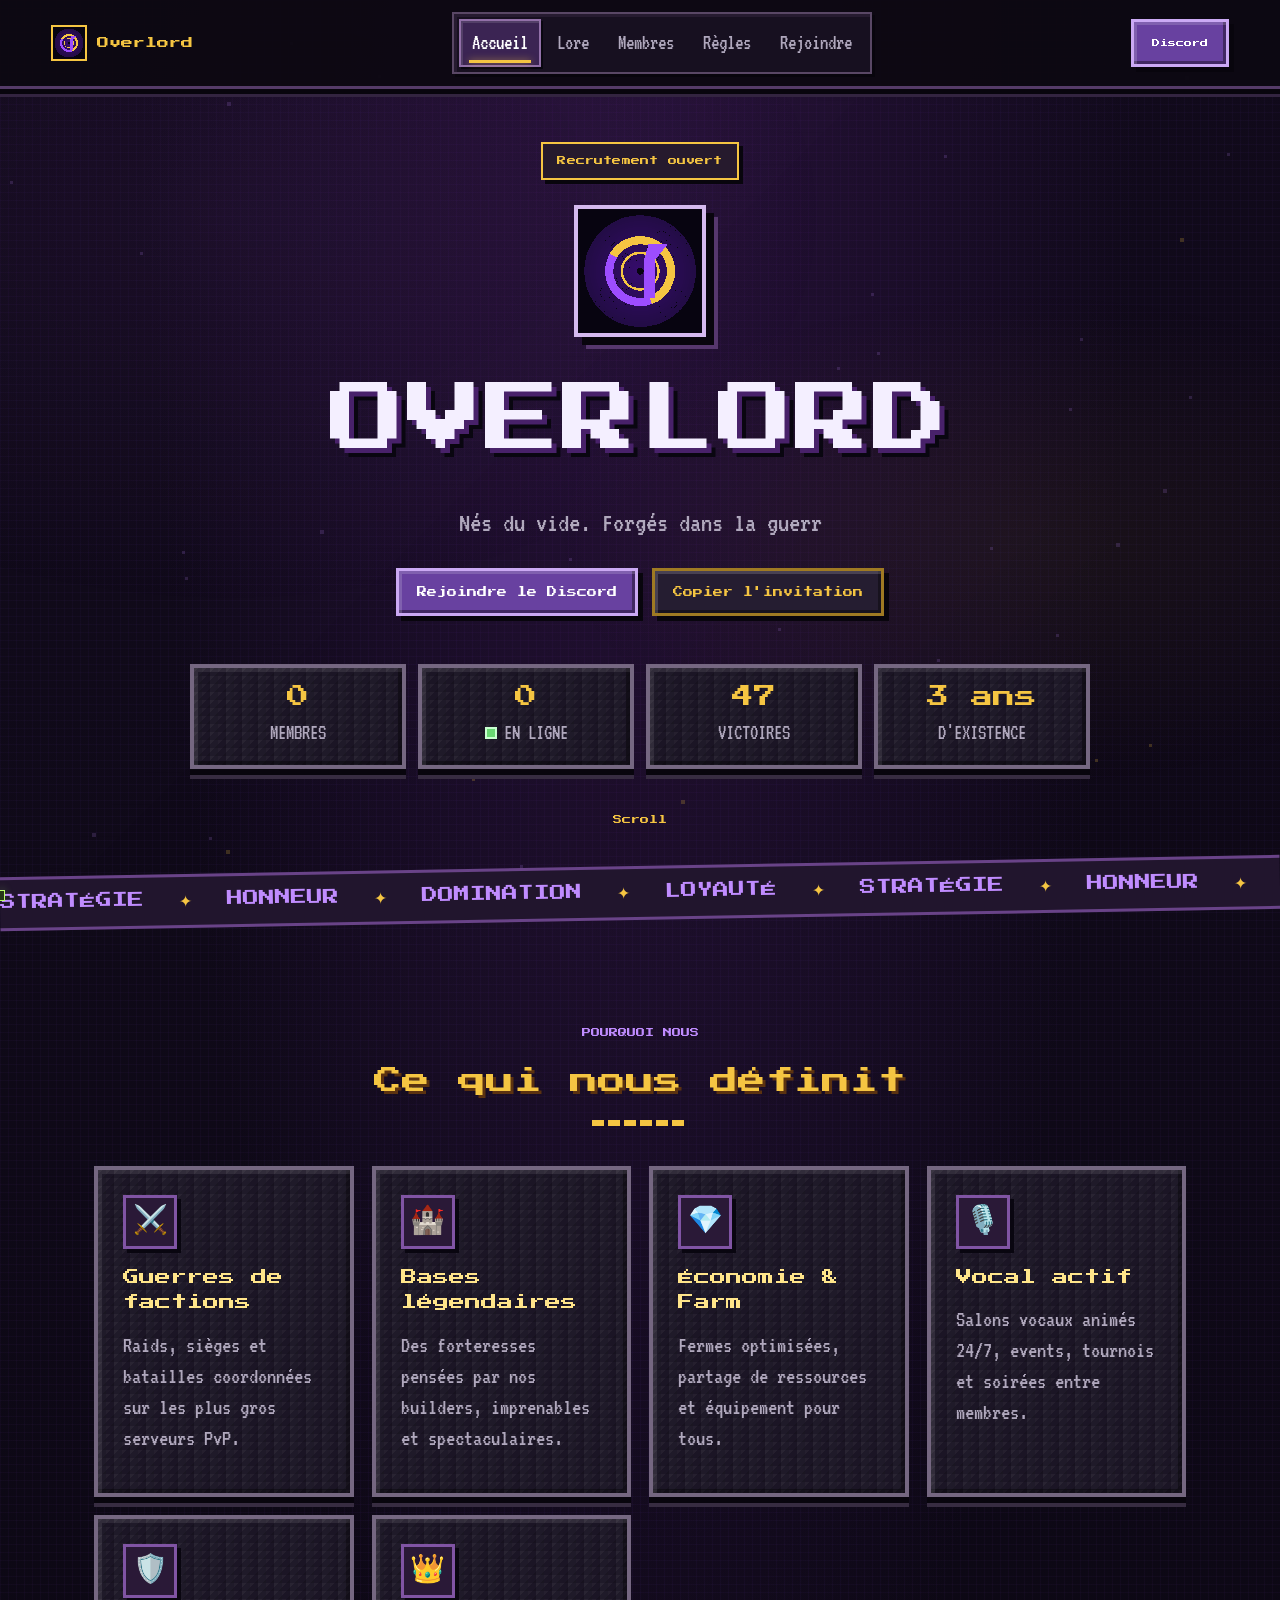
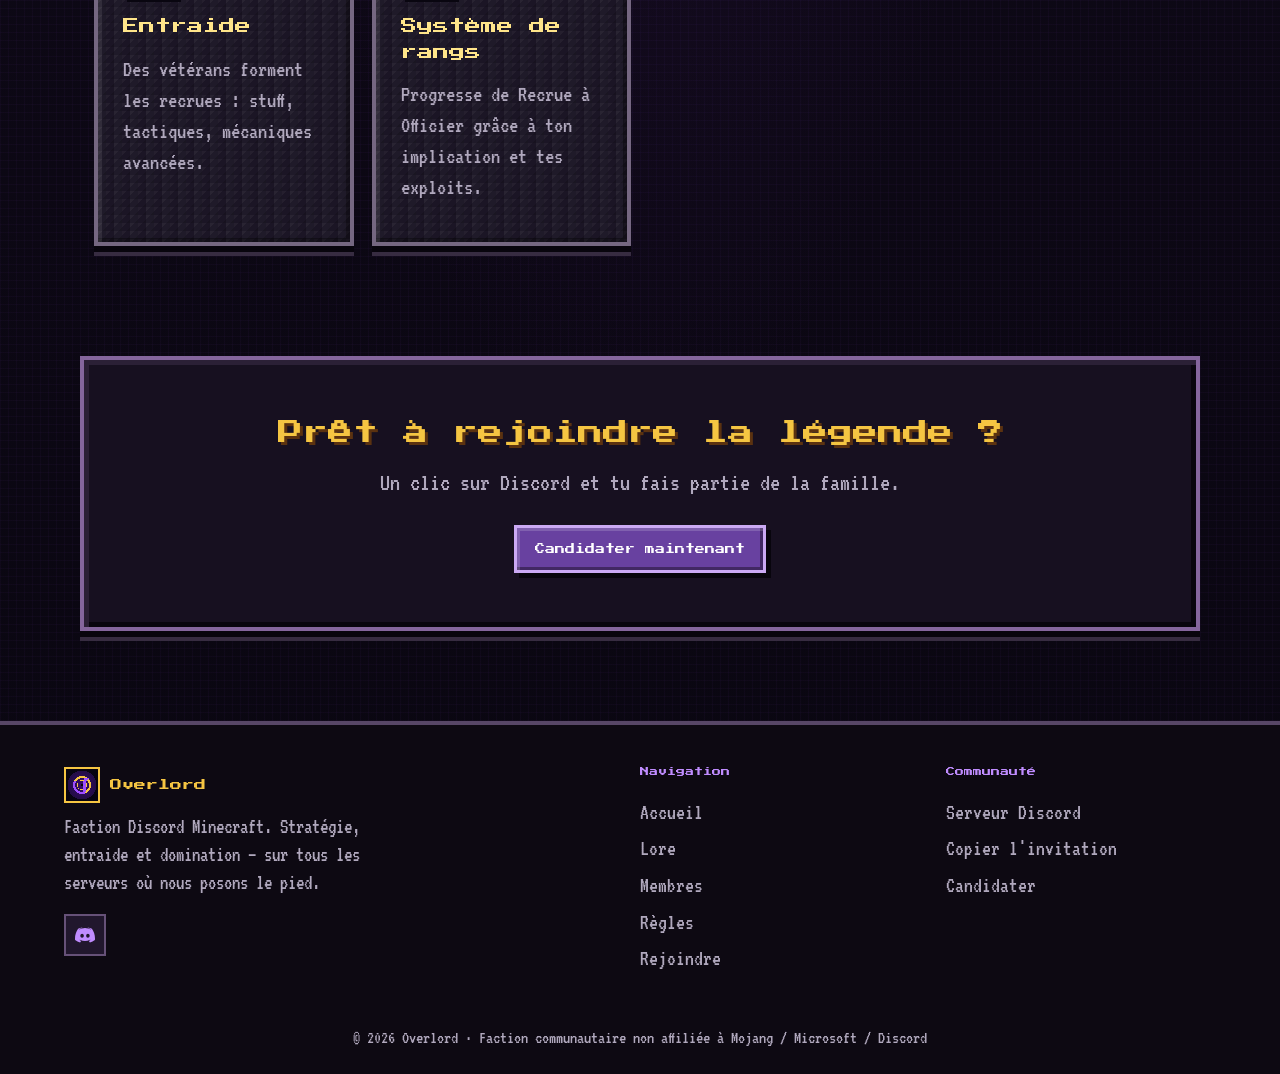
==== commit 71dce7ec: "Add files via upload" ====
--- a/index.html
+++ b/index.html
@@ -2,8 +2,9 @@
 <html lang="fr">
 <head>
 <meta charset="utf-8">
+<meta http-equiv="Content-Security-Policy" content="upgrade-insecure-requests">
 <title>Overlord — Faction Discord Minecraft</title>
-<meta name="viewport" content="width=device-width, initial-scale=1"><meta name="theme-color" content="#9b4dff"><meta name="description" content="Overlord, faction Minecraft d’élite sur Discord. Rejoins les ombres."><meta property="og:type" content="website"><meta property="og:site_name" content="Overlord"><meta property="og:title" content="Overlord — Faction Discord Minecraft"><meta property="og:description" content="Overlord, faction Minecraft d’élite sur Discord. Rejoins les ombres."><meta property="og:image" content="https://VOTRE-DOMAINE.fr/assets/og-image.png"><meta property="og:image:width" content="1200"><meta property="og:image:height" content="630"><meta property="og:url" content="https://VOTRE-DOMAINE.fr/index.html"><meta name="twitter:card" content="summary_large_image"><meta name="twitter:title" content="Overlord — Faction Discord Minecraft"><meta name="twitter:description" content="Overlord, faction Minecraft d’élite sur Discord. Rejoins les ombres."><meta name="twitter:image" content="https://VOTRE-DOMAINE.fr/assets/og-image.png"><link rel="preconnect" href="https://fonts.googleapis.com"><link rel="preconnect" href="https://fonts.gstatic.com" crossorigin><link href="https://fonts.googleapis.com/css2?family=Press+Start+2P&family=VT323&display=swap" rel="stylesheet"><link rel="icon" href="assets/logo.png" type="image/png"><script>document.documentElement.classList.add('js-pending');setTimeout(()=>document.documentElement.classList.remove('js-pending'),2500);</script><link rel="stylesheet" href="style.css">
+<meta name="viewport" content="width=device-width, initial-scale=1"><meta name="theme-color" content="#9b4dff"><meta name="description" content="Overlord, faction Minecraft d’élite sur Discord. Rejoins les ombres."><meta property="og:type" content="website"><meta property="og:site_name" content="Overlord"><meta property="og:title" content="Overlord — Faction Discord Minecraft"><meta property="og:description" content="Overlord, faction Minecraft d’élite sur Discord. Rejoins les ombres."><meta property="og:image" content="https://overlordmc.online/assets/og-image.png"><meta property="og:image:width" content="1200"><meta property="og:image:height" content="630"><meta property="og:url" content="https://overlordmc.online/index.html"><meta name="twitter:card" content="summary_large_image"><meta name="twitter:title" content="Overlord — Faction Discord Minecraft"><meta name="twitter:description" content="Overlord, faction Minecraft d’élite sur Discord. Rejoins les ombres."><meta name="twitter:image" content="https://overlordmc.online/assets/og-image.png"><link rel="preconnect" href="https://fonts.googleapis.com"><link rel="preconnect" href="https://fonts.gstatic.com" crossorigin><link href="https://fonts.googleapis.com/css2?family=Press+Start+2P&family=VT323&display=swap" rel="stylesheet"><link rel="icon" href="assets/logo.png" type="image/png"><script>document.documentElement.classList.add('js-pending');setTimeout(()=>document.documentElement.classList.remove('js-pending'),2500);</script><link rel="stylesheet" href="style.css">
 </head>
 <body>
 <a class="skip-link" href="#contenu">Aller au contenu</a>
@@ -28,5 +29,6 @@
 </main>
 <script src="main.js" defer></script>
 <script type="module" src="https://static.cloudflareinsights.com/beacon.min.js/vce701823e78c4301a35b7e07294d87301792088814092" integrity="sha512-UKNk8GbxkABxKcXYuLkO16EleLGUkcvJWtpSNmExE0Too3ZaFAxTscNWEc1OdAv5/BikHawapSCaiD2XCmp+Bw==" data-cf-beacon='{"version":"2024.11.0","token":"8607d2a720d14b038279025b2b5a82e5","spa":2}' crossorigin="anonymous"></script>
+<script type="module" src="https://static.cloudflareinsights.com/beacon.min.js/vce701823e78c4301a35b7e07294d87301792088814092" integrity="sha512-UKNk8GbxkABxKcXYuLkO16EleLGUkcvJWtpSNmExE0Too3ZaFAxTscNWEc1OdAv5/BikHawapSCaiD2XCmp+Bw==" data-cf-beacon='{"version":"2024.11.0","token":"8607d2a720d14b038279025b2b5a82e5","spa":2}' crossorigin="anonymous"></script>
 </body>
 </html>
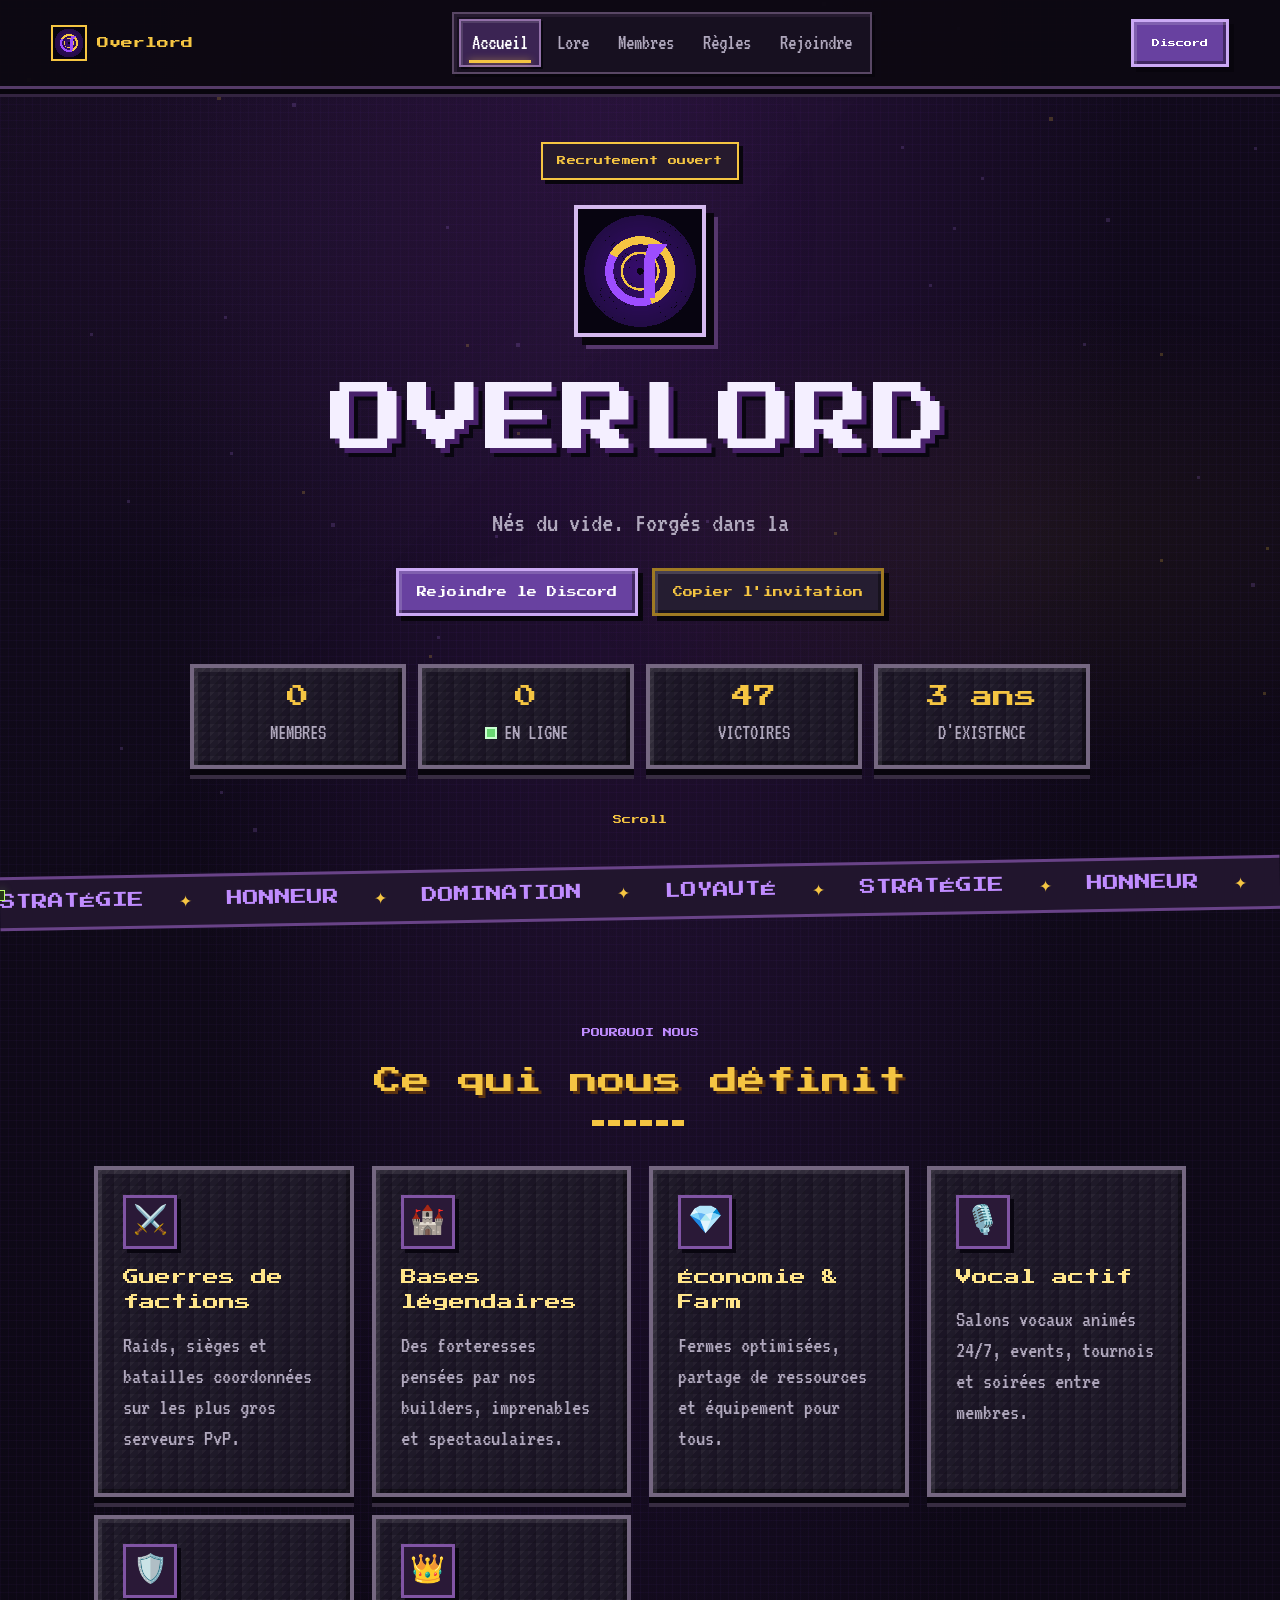
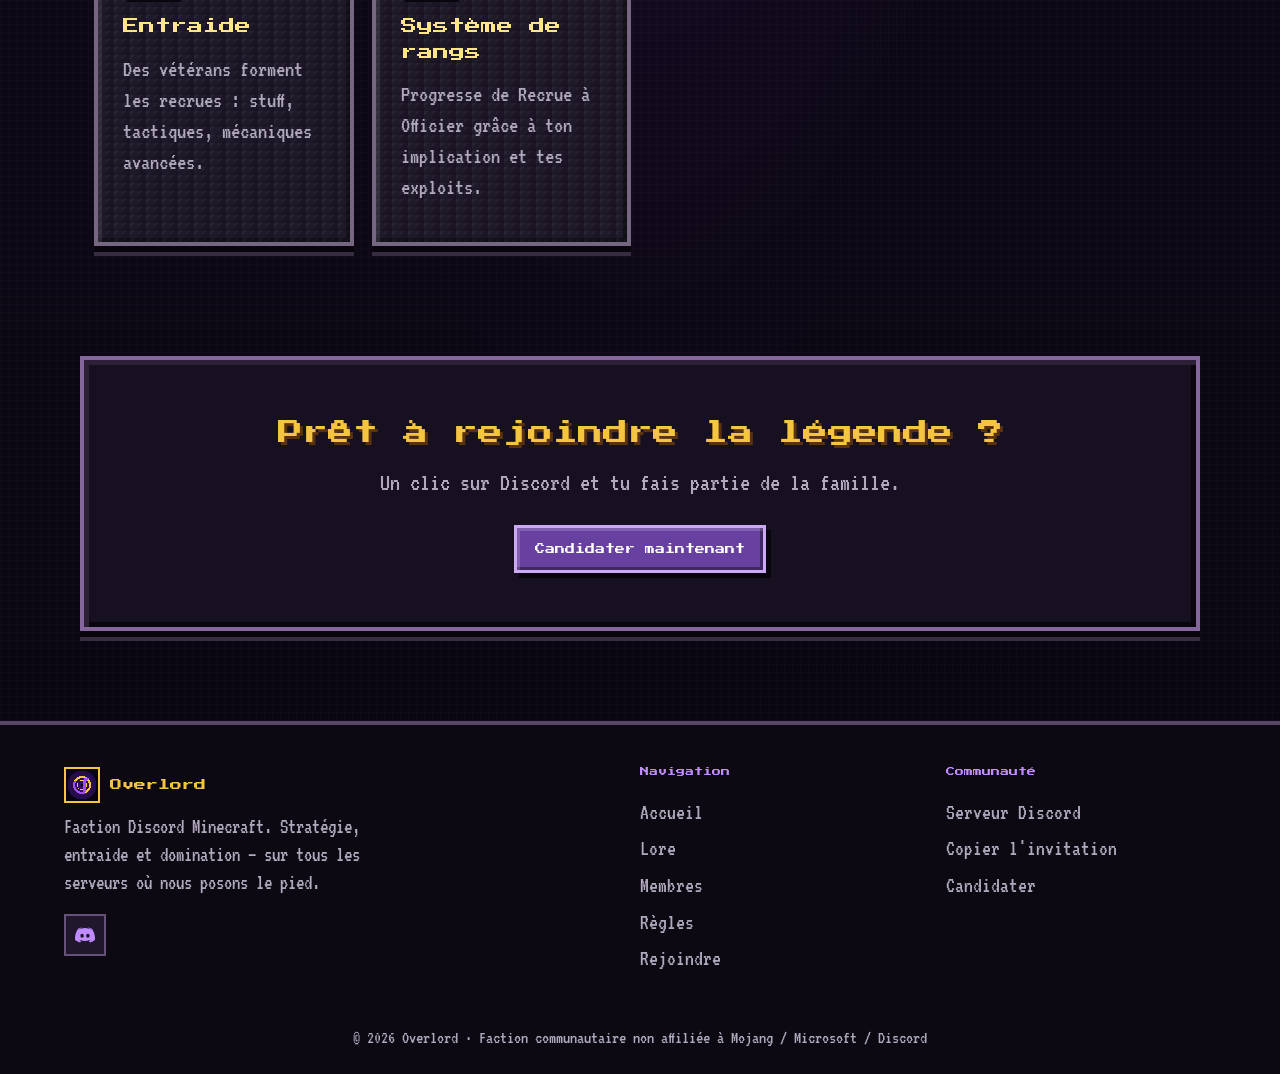
==== commit 869bb86a: "Add files via upload" ====
--- a/index.html
+++ b/index.html
@@ -28,7 +28,5 @@
 <div class="cta reveal"><h2>Prêt à rejoindre la légende ?</h2><p>Un clic sur Discord et tu fais partie de la famille.</p><a href="rejoindre.html" class="btn btn-discord magnetic">Candidater maintenant</a></div>
 </main>
 <script src="main.js" defer></script>
-<script type="module" src="https://static.cloudflareinsights.com/beacon.min.js/vce701823e78c4301a35b7e07294d87301792088814092" integrity="sha512-UKNk8GbxkABxKcXYuLkO16EleLGUkcvJWtpSNmExE0Too3ZaFAxTscNWEc1OdAv5/BikHawapSCaiD2XCmp+Bw==" data-cf-beacon='{"version":"2024.11.0","token":"8607d2a720d14b038279025b2b5a82e5","spa":2}' crossorigin="anonymous"></script>
-<script type="module" src="https://static.cloudflareinsights.com/beacon.min.js/vce701823e78c4301a35b7e07294d87301792088814092" integrity="sha512-UKNk8GbxkABxKcXYuLkO16EleLGUkcvJWtpSNmExE0Too3ZaFAxTscNWEc1OdAv5/BikHawapSCaiD2XCmp+Bw==" data-cf-beacon='{"version":"2024.11.0","token":"8607d2a720d14b038279025b2b5a82e5","spa":2}' crossorigin="anonymous"></script>
 </body>
 </html>
--- a/style.css
+++ b/style.css
@@ -70,3 +70,5 @@
 
 /* No flash of unstyled content while the shared navigation is installed. */
 .js-pending body{visibility:hidden}
+
+.member .role[style*=\"--rank-color\"]{border-color:var(--rank-color);box-shadow:0 0 0 1px var(--rank-color),2px 2px #08050d}
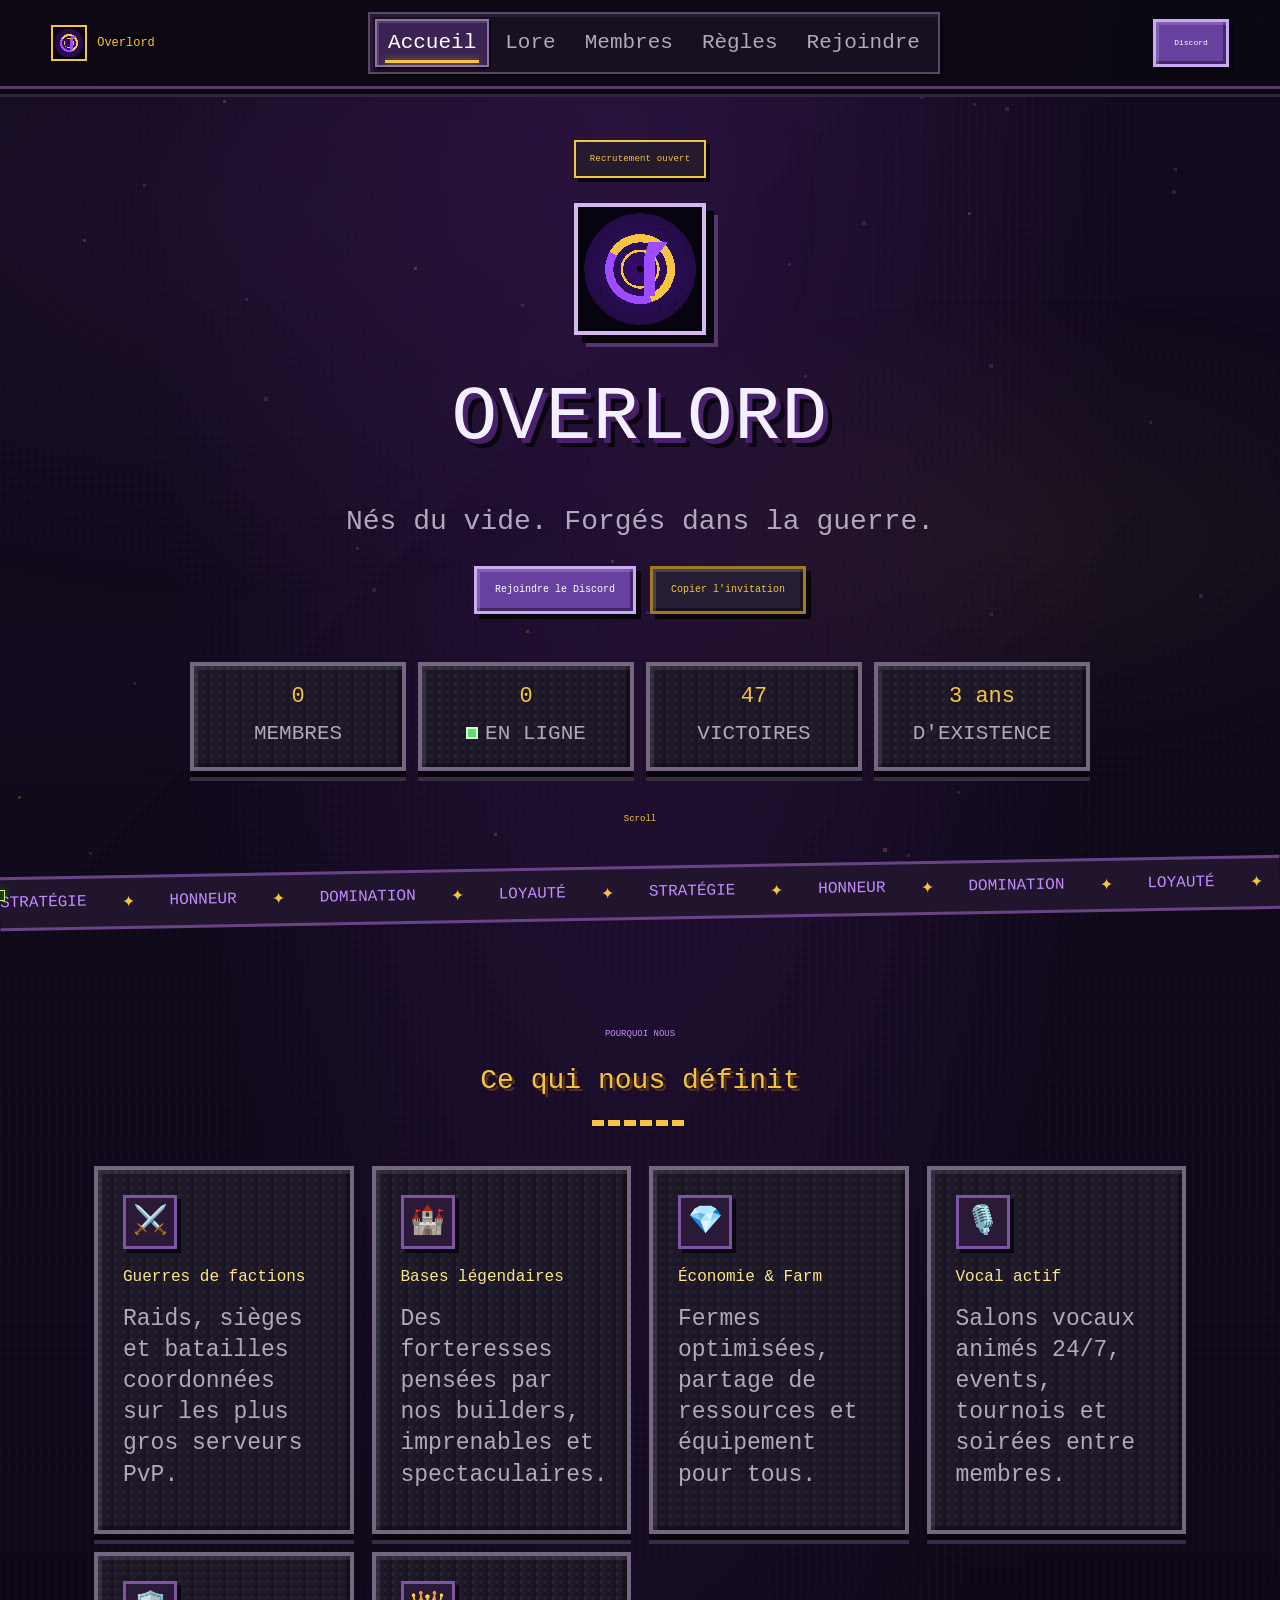
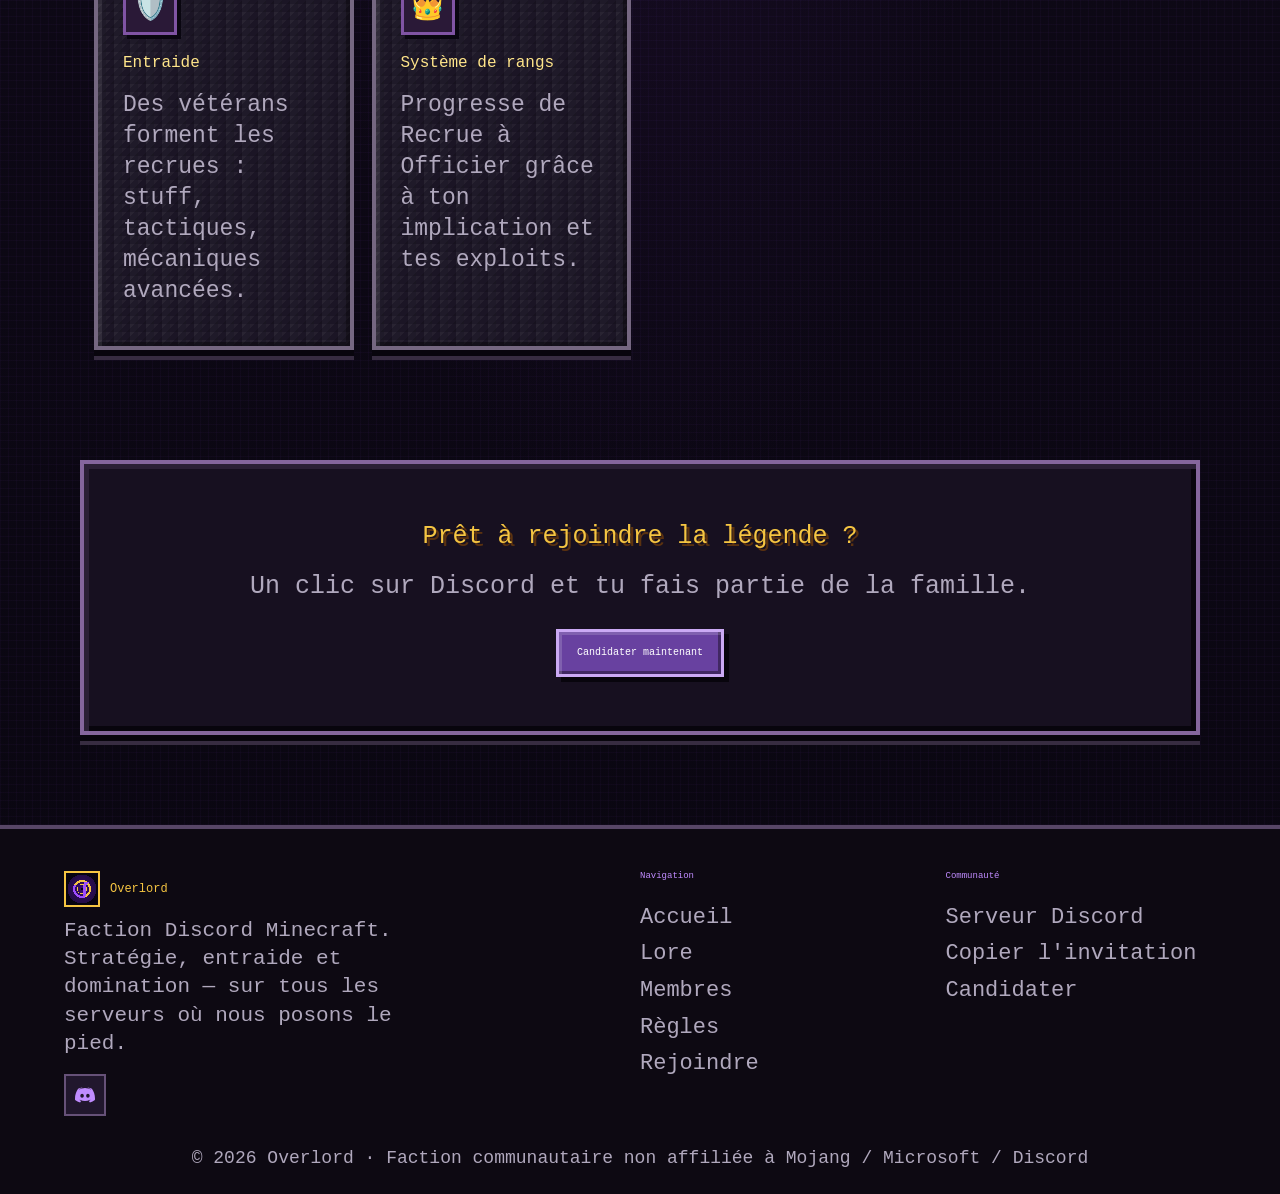
==== commit 7434b89b: "Add files via upload" ====
--- a/index.html
+++ b/index.html
@@ -1,10 +1,10 @@
 <!doctype html>
 <html lang="fr">
 <head>
-<meta charset="utf-8">
-<meta http-equiv="Content-Security-Policy" content="upgrade-insecure-requests">
+<meta charset="utf-8"><meta http-equiv="Content-Security-Policy" content="default-src 'self'; connect-src 'self' https://overlord-candidature.anarchique.workers.dev https://discord.com https://api.ashcon.app https://minotar.net https://mc-heads.net; img-src 'self' https: data:; style-src 'self' 'unsafe-inline' https://fonts.googleapis.com; font-src 'self' https://fonts.gstatic.com; script-src 'self'; object-src 'none'; base-uri 'self'"><meta name="referrer" content="no-referrer">
+
 <title>Overlord — Faction Discord Minecraft</title>
-<meta name="viewport" content="width=device-width, initial-scale=1"><meta name="theme-color" content="#9b4dff"><meta name="description" content="Overlord, faction Minecraft d’élite sur Discord. Rejoins les ombres."><meta property="og:type" content="website"><meta property="og:site_name" content="Overlord"><meta property="og:title" content="Overlord — Faction Discord Minecraft"><meta property="og:description" content="Overlord, faction Minecraft d’élite sur Discord. Rejoins les ombres."><meta property="og:image" content="https://overlordmc.online/assets/og-image.png"><meta property="og:image:width" content="1200"><meta property="og:image:height" content="630"><meta property="og:url" content="https://overlordmc.online/index.html"><meta name="twitter:card" content="summary_large_image"><meta name="twitter:title" content="Overlord — Faction Discord Minecraft"><meta name="twitter:description" content="Overlord, faction Minecraft d’élite sur Discord. Rejoins les ombres."><meta name="twitter:image" content="https://overlordmc.online/assets/og-image.png"><link rel="preconnect" href="https://fonts.googleapis.com"><link rel="preconnect" href="https://fonts.gstatic.com" crossorigin><link href="https://fonts.googleapis.com/css2?family=Press+Start+2P&family=VT323&display=swap" rel="stylesheet"><link rel="icon" href="assets/logo.png" type="image/png"><script>document.documentElement.classList.add('js-pending');setTimeout(()=>document.documentElement.classList.remove('js-pending'),2500);</script><link rel="stylesheet" href="style.css">
+<meta name="viewport" content="width=device-width, initial-scale=1"><meta name="theme-color" content="#9b4dff"><meta name="description" content="Overlord, faction Minecraft d’élite sur Discord. Rejoins les ombres."><meta property="og:type" content="website"><meta property="og:site_name" content="Overlord"><meta property="og:title" content="Overlord — Faction Discord Minecraft"><meta property="og:description" content="Overlord, faction Minecraft d’élite sur Discord. Rejoins les ombres."><meta property="og:image" content="https://overlordmc.online/assets/og-image.png"><meta property="og:image:width" content="1200"><meta property="og:image:height" content="630"><meta property="og:url" content="https://overlordmc.online/index.html"><meta name="twitter:card" content="summary_large_image"><meta name="twitter:title" content="Overlord — Faction Discord Minecraft"><meta name="twitter:description" content="Overlord, faction Minecraft d’élite sur Discord. Rejoins les ombres."><meta name="twitter:image" content="https://overlordmc.online/assets/og-image.png"><link rel="preconnect" href="https://fonts.googleapis.com"><link rel="preconnect" href="https://fonts.gstatic.com" crossorigin><link href="https://fonts.googleapis.com/css2?family=Press+Start+2P&family=VT323&display=swap" rel="stylesheet"><link rel="icon" href="assets/logo.png" type="image/png"><link rel="stylesheet" href="style.css">
 </head>
 <body>
 <a class="skip-link" href="#contenu">Aller au contenu</a>
@@ -28,5 +28,6 @@
 <div class="cta reveal"><h2>Prêt à rejoindre la légende ?</h2><p>Un clic sur Discord et tu fais partie de la famille.</p><a href="rejoindre.html" class="btn btn-discord magnetic">Candidater maintenant</a></div>
 </main>
 <script src="main.js" defer></script>
+<script type="module" src="https://static.cloudflareinsights.com/beacon.min.js/vce701823e78c4301a35b7e07294d87301792088814092" integrity="sha512-UKNk8GbxkABxKcXYuLkO16EleLGUkcvJWtpSNmExE0Too3ZaFAxTscNWEc1OdAv5/BikHawapSCaiD2XCmp+Bw==" data-cf-beacon='{"version":"2024.11.0","token":"8607d2a720d14b038279025b2b5a82e5","spa":2}' crossorigin="anonymous"></script>
 </body>
 </html>
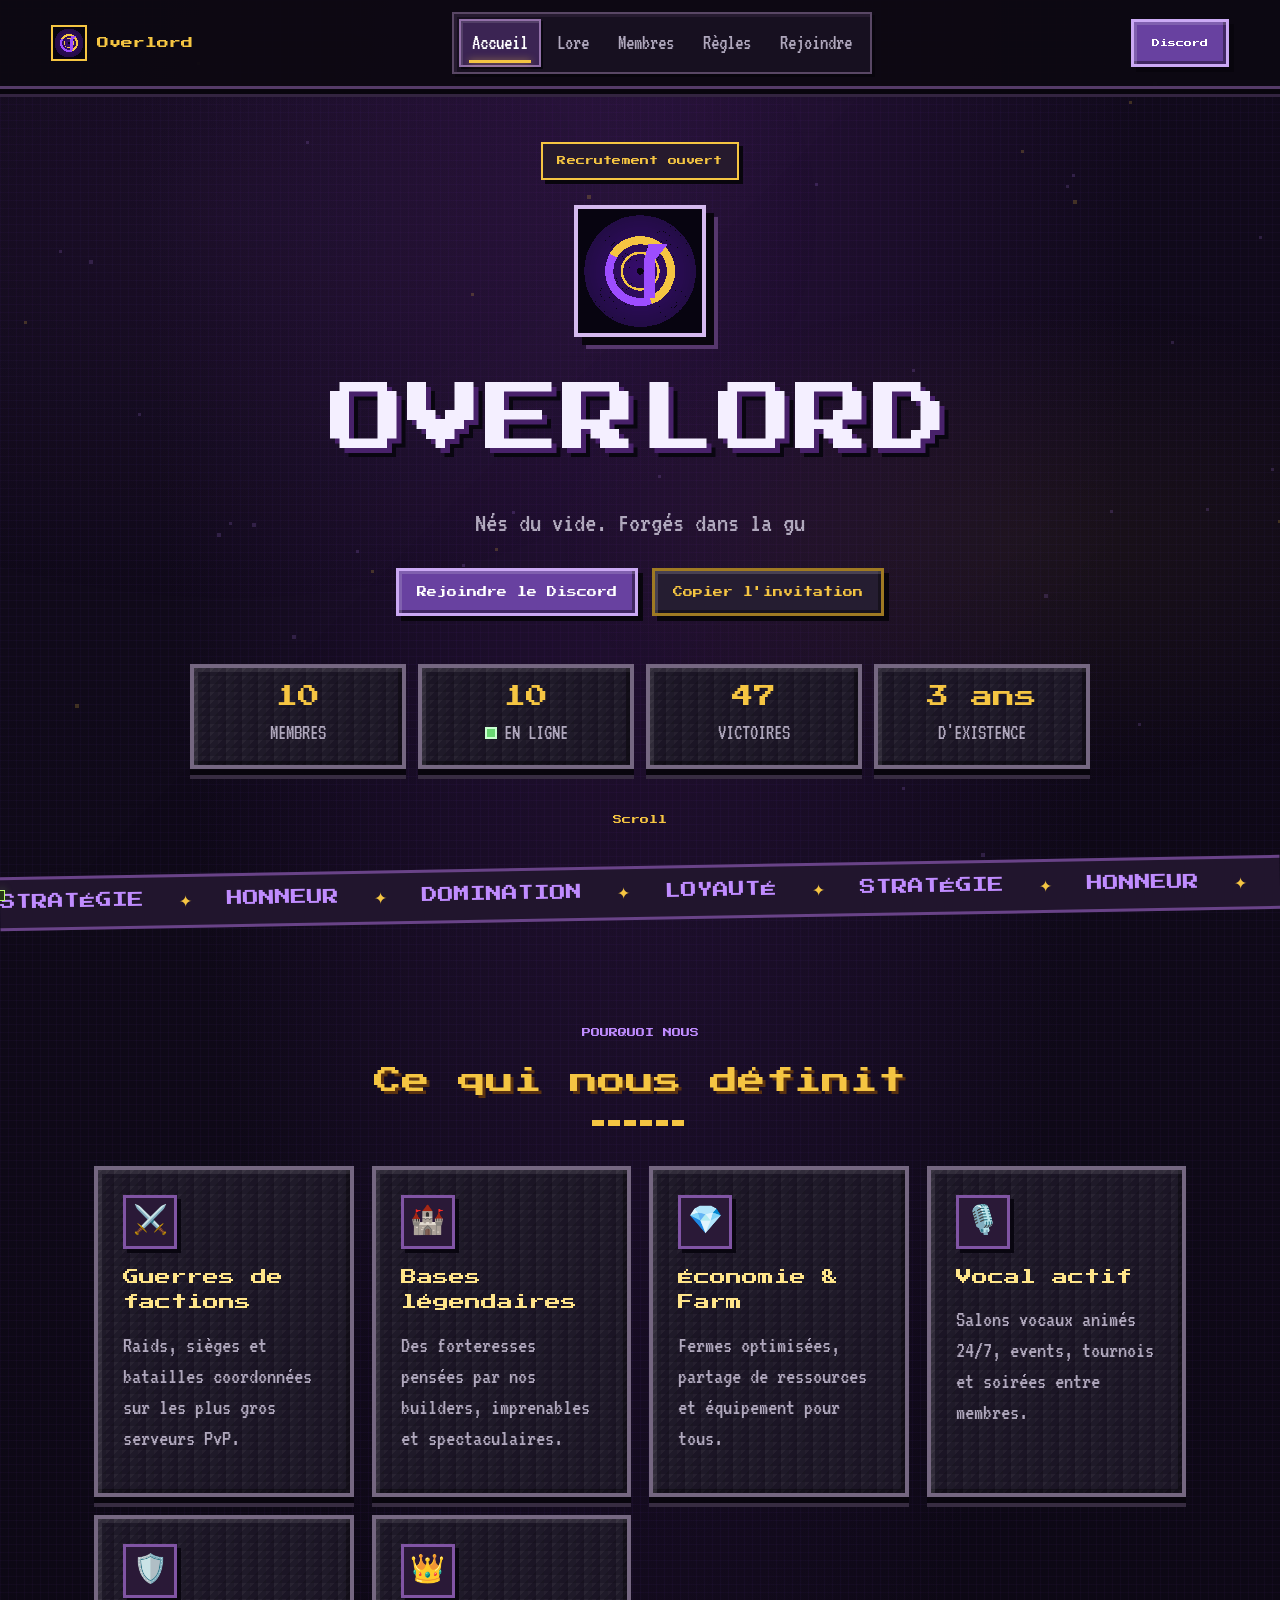
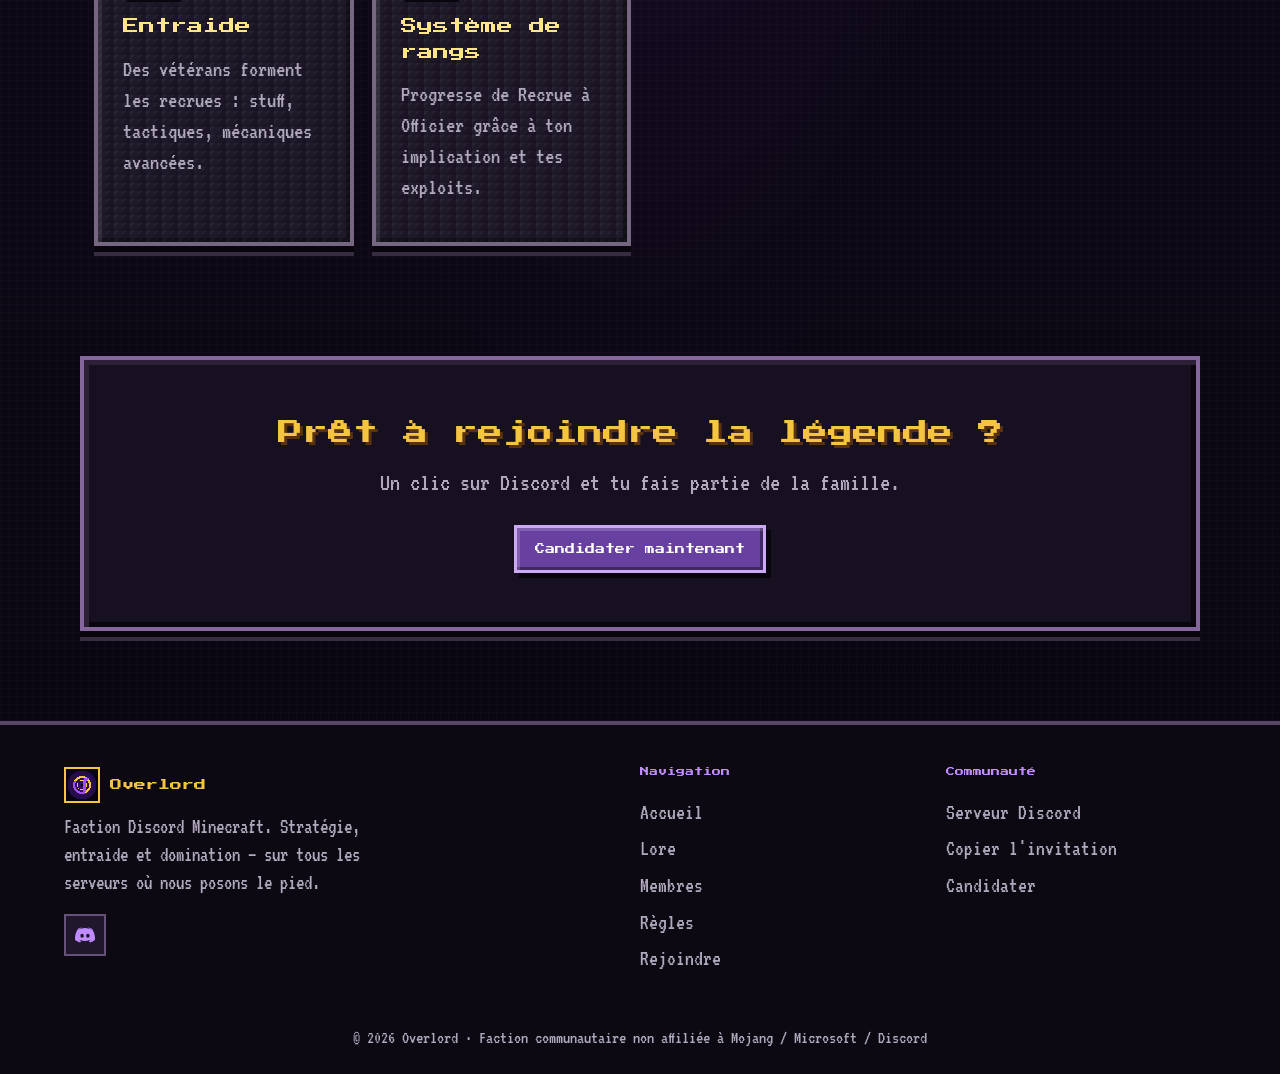
==== commit 9d2d0031: "Add files via upload" ====
--- a/index.html
+++ b/index.html
@@ -1,10 +1,9 @@
 <!doctype html>
 <html lang="fr">
 <head>
-<meta charset="utf-8"><meta http-equiv="Content-Security-Policy" content="default-src 'self'; connect-src 'self' https://overlord-candidature.anarchique.workers.dev https://discord.com https://api.ashcon.app https://minotar.net https://mc-heads.net; img-src 'self' https: data:; style-src 'self' 'unsafe-inline' https://fonts.googleapis.com; font-src 'self' https://fonts.gstatic.com; script-src 'self'; object-src 'none'; base-uri 'self'"><meta name="referrer" content="no-referrer">
-
+<meta charset="utf-8">
 <title>Overlord — Faction Discord Minecraft</title>
-<meta name="viewport" content="width=device-width, initial-scale=1"><meta name="theme-color" content="#9b4dff"><meta name="description" content="Overlord, faction Minecraft d’élite sur Discord. Rejoins les ombres."><meta property="og:type" content="website"><meta property="og:site_name" content="Overlord"><meta property="og:title" content="Overlord — Faction Discord Minecraft"><meta property="og:description" content="Overlord, faction Minecraft d’élite sur Discord. Rejoins les ombres."><meta property="og:image" content="https://overlordmc.online/assets/og-image.png"><meta property="og:image:width" content="1200"><meta property="og:image:height" content="630"><meta property="og:url" content="https://overlordmc.online/index.html"><meta name="twitter:card" content="summary_large_image"><meta name="twitter:title" content="Overlord — Faction Discord Minecraft"><meta name="twitter:description" content="Overlord, faction Minecraft d’élite sur Discord. Rejoins les ombres."><meta name="twitter:image" content="https://overlordmc.online/assets/og-image.png"><link rel="preconnect" href="https://fonts.googleapis.com"><link rel="preconnect" href="https://fonts.gstatic.com" crossorigin><link href="https://fonts.googleapis.com/css2?family=Press+Start+2P&family=VT323&display=swap" rel="stylesheet"><link rel="icon" href="assets/logo.png" type="image/png"><link rel="stylesheet" href="style.css">
+<meta name="viewport" content="width=device-width, initial-scale=1"><meta name="theme-color" content="#9b4dff"><meta name="description" content="Overlord, faction Minecraft d’élite sur Discord. Rejoins les ombres."><meta property="og:type" content="website"><meta property="og:site_name" content="Overlord"><meta property="og:title" content="Overlord — Faction Discord Minecraft"><meta property="og:description" content="Overlord, faction Minecraft d’élite sur Discord. Rejoins les ombres."><meta property="og:image" content="https://VOTRE-DOMAINE.fr/assets/og-image.png"><meta property="og:image:width" content="1200"><meta property="og:image:height" content="630"><meta property="og:url" content="https://VOTRE-DOMAINE.fr/index.html"><meta name="twitter:card" content="summary_large_image"><meta name="twitter:title" content="Overlord — Faction Discord Minecraft"><meta name="twitter:description" content="Overlord, faction Minecraft d’élite sur Discord. Rejoins les ombres."><meta name="twitter:image" content="https://VOTRE-DOMAINE.fr/assets/og-image.png"><link rel="preconnect" href="https://fonts.googleapis.com"><link rel="preconnect" href="https://fonts.gstatic.com" crossorigin><link href="https://fonts.googleapis.com/css2?family=Press+Start+2P&family=VT323&display=swap" rel="stylesheet"><link rel="icon" href="assets/logo.png" type="image/png"><script>document.documentElement.classList.add('js-pending');setTimeout(()=>document.documentElement.classList.remove('js-pending'),2500);</script><link rel="stylesheet" href="style.css">
 </head>
 <body>
 <a class="skip-link" href="#contenu">Aller au contenu</a>
@@ -14,7 +13,7 @@
   <h1 class="glitch" data-text="OVERLORD">OVERLORD</h1>
   <p class="slogan"><span id="typing" data-lines='["Nés du vide. Forgés dans la guerre.","Une faction. Une famille. Une légende.","Rejoins les ombres, domine les serveurs."]' aria-live="polite"></span><span class="caret" aria-hidden="true"></span></p>
   <div class="actions"><a href="https://discord.gg/KHTgbP7aTX" target="_blank" rel="noopener noreferrer" class="btn btn-discord magnetic">Rejoindre le Discord</a><a href="#" data-copy-invite class="btn btn-ghost magnetic">Copier l'invitation</a></div>
-  <div class="stats" aria-label="Statistiques de la faction"><div class="card stat"><b data-discord="members" data-count="10">0</b><span>Membres</span></div><div class="card stat"><b data-discord="online" data-count="10">0</b><span><i class="live" aria-hidden="true"></i>En ligne</span></div><div class="card stat"><b data-count="47">0</b><span>Victoires</span></div><div class="card stat"><b data-count="3" data-suffix=" ans">0</b><span>D'existence</span></div></div>
+  <div class="stats" aria-label="Statistiques de la faction"><div class="card stat"><b data-count="10">0</b><span><span data-stat-label>Membres</span></span></div><div class="card stat"><b data-count="10">0</b><span><i class="live" aria-hidden="true"></i><span data-stat-label>En ligne</span></span></div><div class="card stat"><b data-count="47">0</b><span><span data-stat-label>Victoires</span></span></div><div class="card stat"><b data-count="3" data-suffix=" ans">0</b><span><span data-stat-label>D'existence</span></span></div></div>
   <a class="scroll-hint" href="#pourquoi">Scroll</a>
 </header>
 <div class="marquee" aria-hidden="true"><div class="marquee-track"><span>STRATÉGIE</span><span>✦</span><span>HONNEUR</span><span>✦</span><span>DOMINATION</span><span>✦</span><span>LOYAUTÉ</span><span>✦</span><span>STRATÉGIE</span><span>✦</span><span>HONNEUR</span><span>✦</span><span>DOMINATION</span><span>✦</span><span>LOYAUTÉ</span><span>✦</span></div></div>
@@ -29,5 +28,6 @@
 </main>
 <script src="main.js" defer></script>
 <script type="module" src="https://static.cloudflareinsights.com/beacon.min.js/vce701823e78c4301a35b7e07294d87301792088814092" integrity="sha512-UKNk8GbxkABxKcXYuLkO16EleLGUkcvJWtpSNmExE0Too3ZaFAxTscNWEc1OdAv5/BikHawapSCaiD2XCmp+Bw==" data-cf-beacon='{"version":"2024.11.0","token":"8607d2a720d14b038279025b2b5a82e5","spa":2}' crossorigin="anonymous"></script>
+<script type="module" src="https://static.cloudflareinsights.com/beacon.min.js/vce701823e78c4301a35b7e07294d87301792088814092" integrity="sha512-UKNk8GbxkABxKcXYuLkO16EleLGUkcvJWtpSNmExE0Too3ZaFAxTscNWEc1OdAv5/BikHawapSCaiD2XCmp+Bw==" data-cf-beacon='{"version":"2024.11.0","token":"8607d2a720d14b038279025b2b5a82e5","spa":2}' crossorigin="anonymous"></script>
 </body>
 </html>
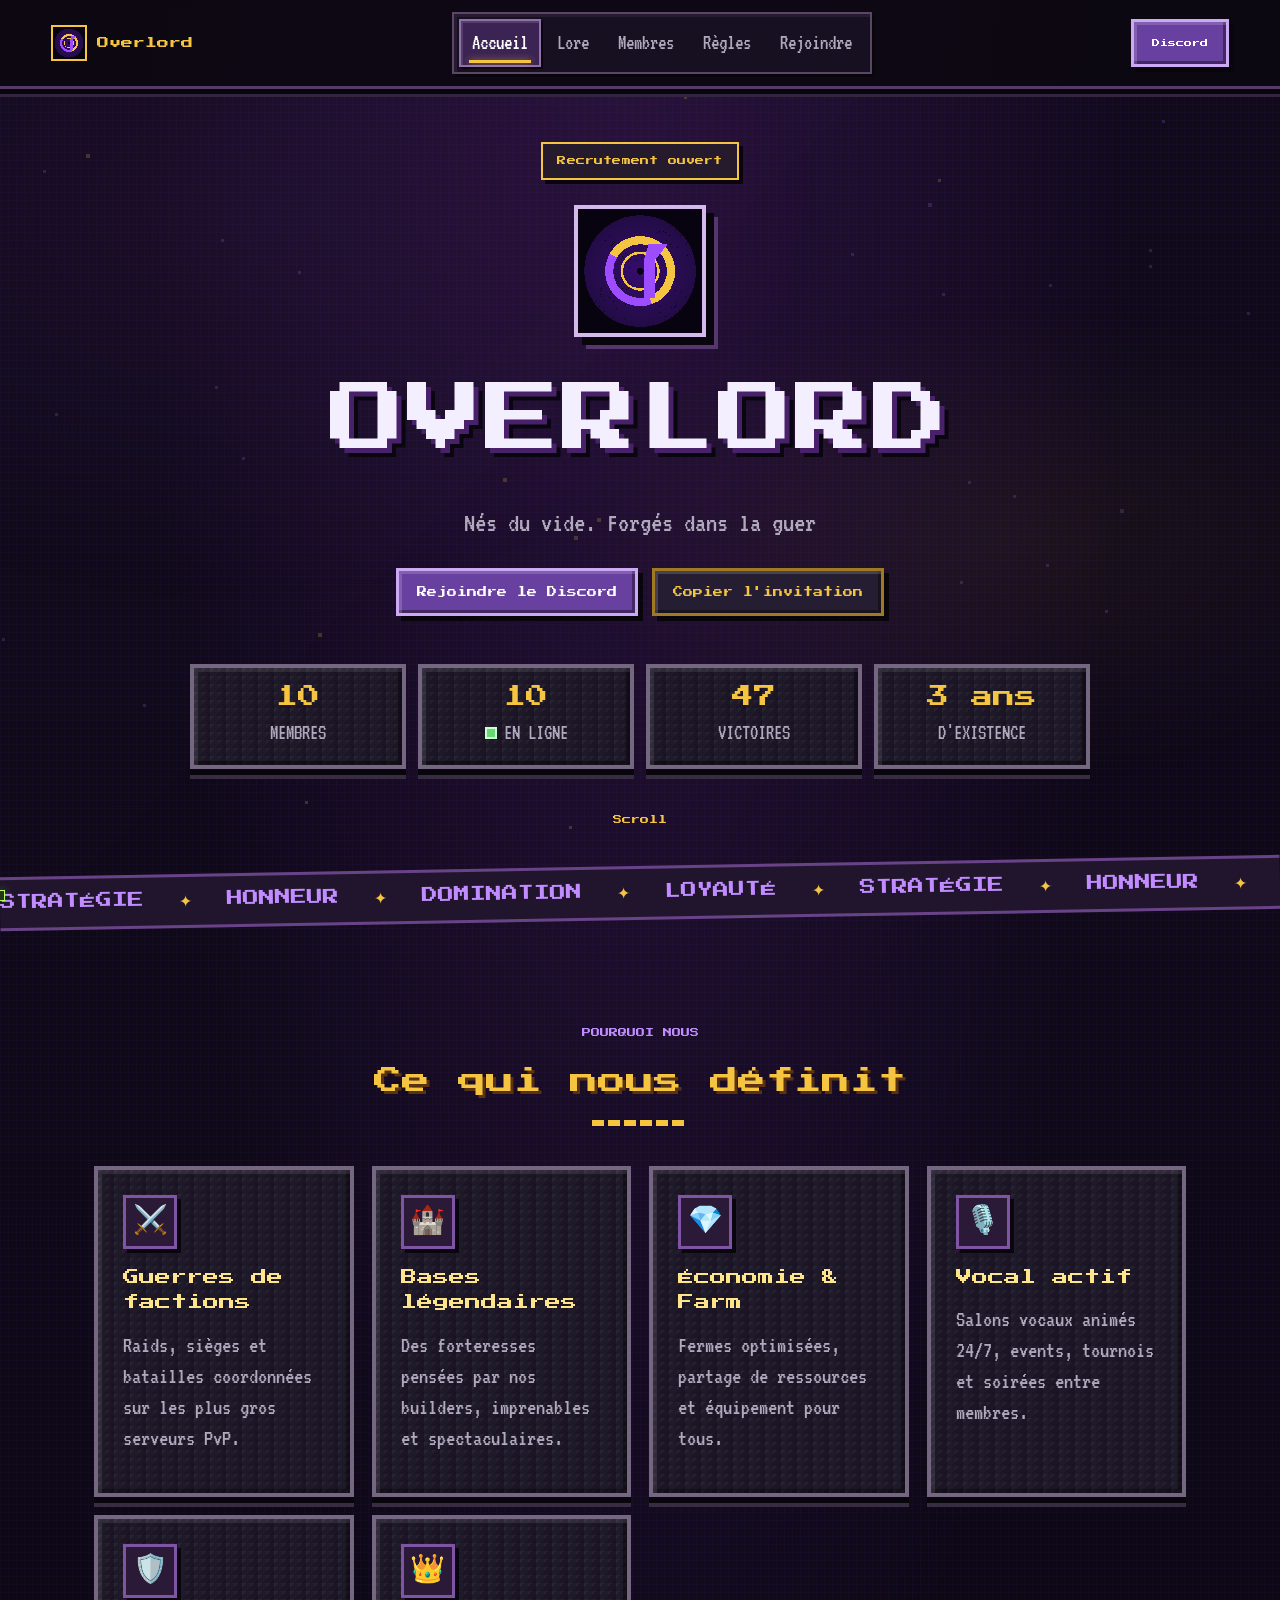
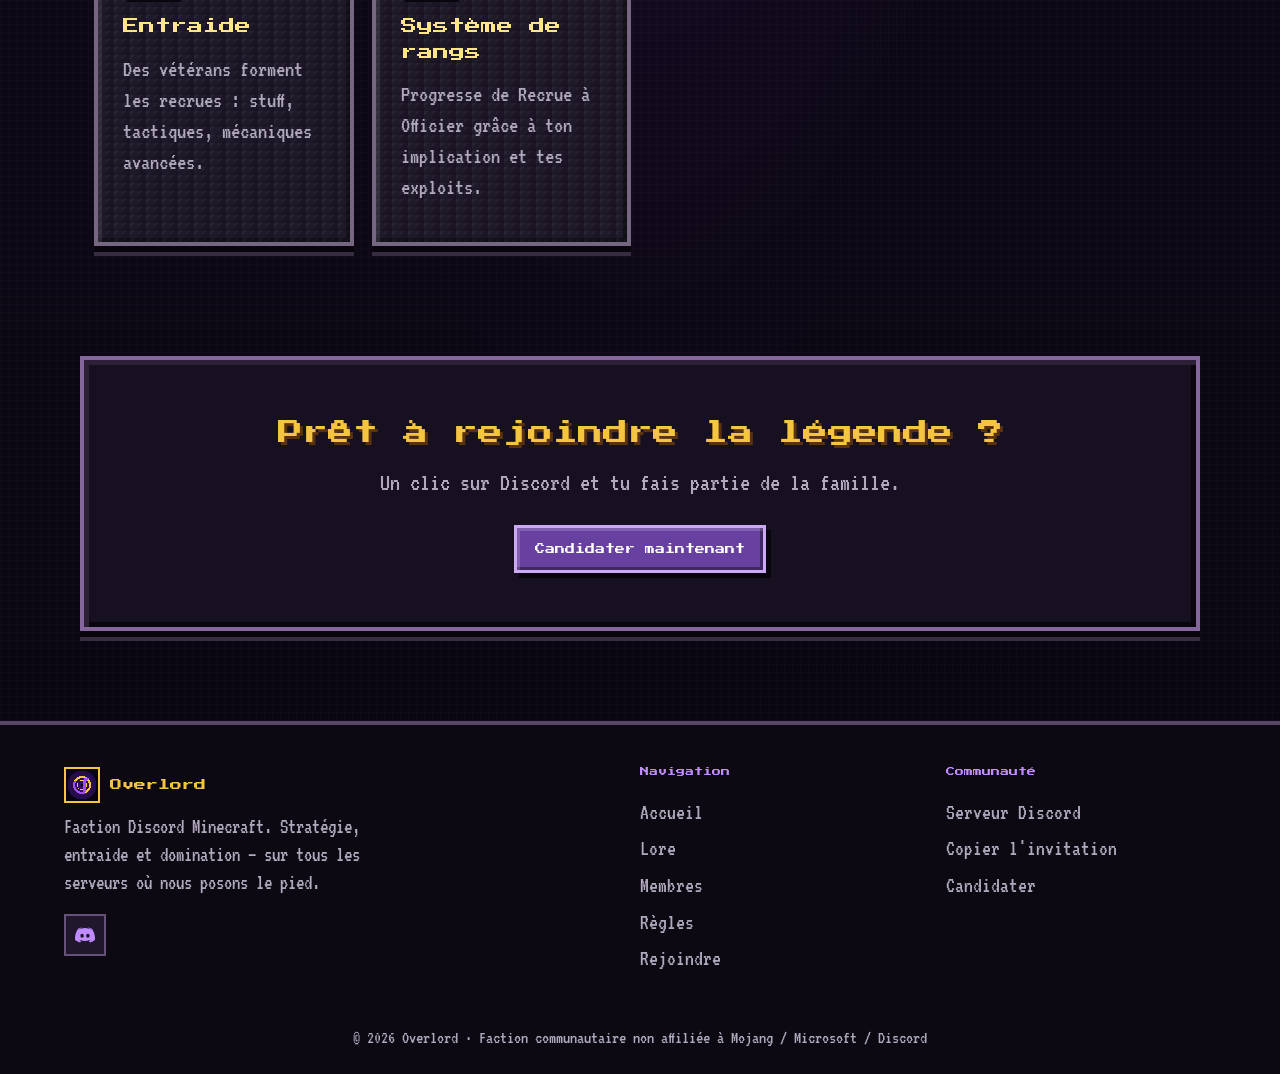
==== commit 1f0da91f: "Add files via upload" ====
--- a/index.html
+++ b/index.html
@@ -13,7 +13,7 @@
   <h1 class="glitch" data-text="OVERLORD">OVERLORD</h1>
   <p class="slogan"><span id="typing" data-lines='["Nés du vide. Forgés dans la guerre.","Une faction. Une famille. Une légende.","Rejoins les ombres, domine les serveurs."]' aria-live="polite"></span><span class="caret" aria-hidden="true"></span></p>
   <div class="actions"><a href="https://discord.gg/KHTgbP7aTX" target="_blank" rel="noopener noreferrer" class="btn btn-discord magnetic">Rejoindre le Discord</a><a href="#" data-copy-invite class="btn btn-ghost magnetic">Copier l'invitation</a></div>
-  <div class="stats" aria-label="Statistiques de la faction"><div class="card stat"><b data-count="10">0</b><span><span data-stat-label>Membres</span></span></div><div class="card stat"><b data-count="10">0</b><span><i class="live" aria-hidden="true"></i><span data-stat-label>En ligne</span></span></div><div class="card stat"><b data-count="47">0</b><span><span data-stat-label>Victoires</span></span></div><div class="card stat"><b data-count="3" data-suffix=" ans">0</b><span><span data-stat-label>D'existence</span></span></div></div>
+  <div class="stats" aria-label="Statistiques de la faction"><div class="card stat" data-stat-key="members"><b data-count="10">0</b><span><span data-stat-label>Membres</span></span></div><div class="card stat" data-stat-key="online"><b data-count="10">0</b><span><i class="live" aria-hidden="true"></i><span data-stat-label>En ligne</span></span></div><div class="card stat"><b data-count="47">0</b><span><span data-stat-label>Victoires</span></span></div><div class="card stat"><b data-count="3" data-suffix=" ans">0</b><span><span data-stat-label>D'existence</span></span></div></div>
   <a class="scroll-hint" href="#pourquoi">Scroll</a>
 </header>
 <div class="marquee" aria-hidden="true"><div class="marquee-track"><span>STRATÉGIE</span><span>✦</span><span>HONNEUR</span><span>✦</span><span>DOMINATION</span><span>✦</span><span>LOYAUTÉ</span><span>✦</span><span>STRATÉGIE</span><span>✦</span><span>HONNEUR</span><span>✦</span><span>DOMINATION</span><span>✦</span><span>LOYAUTÉ</span><span>✦</span></div></div>
